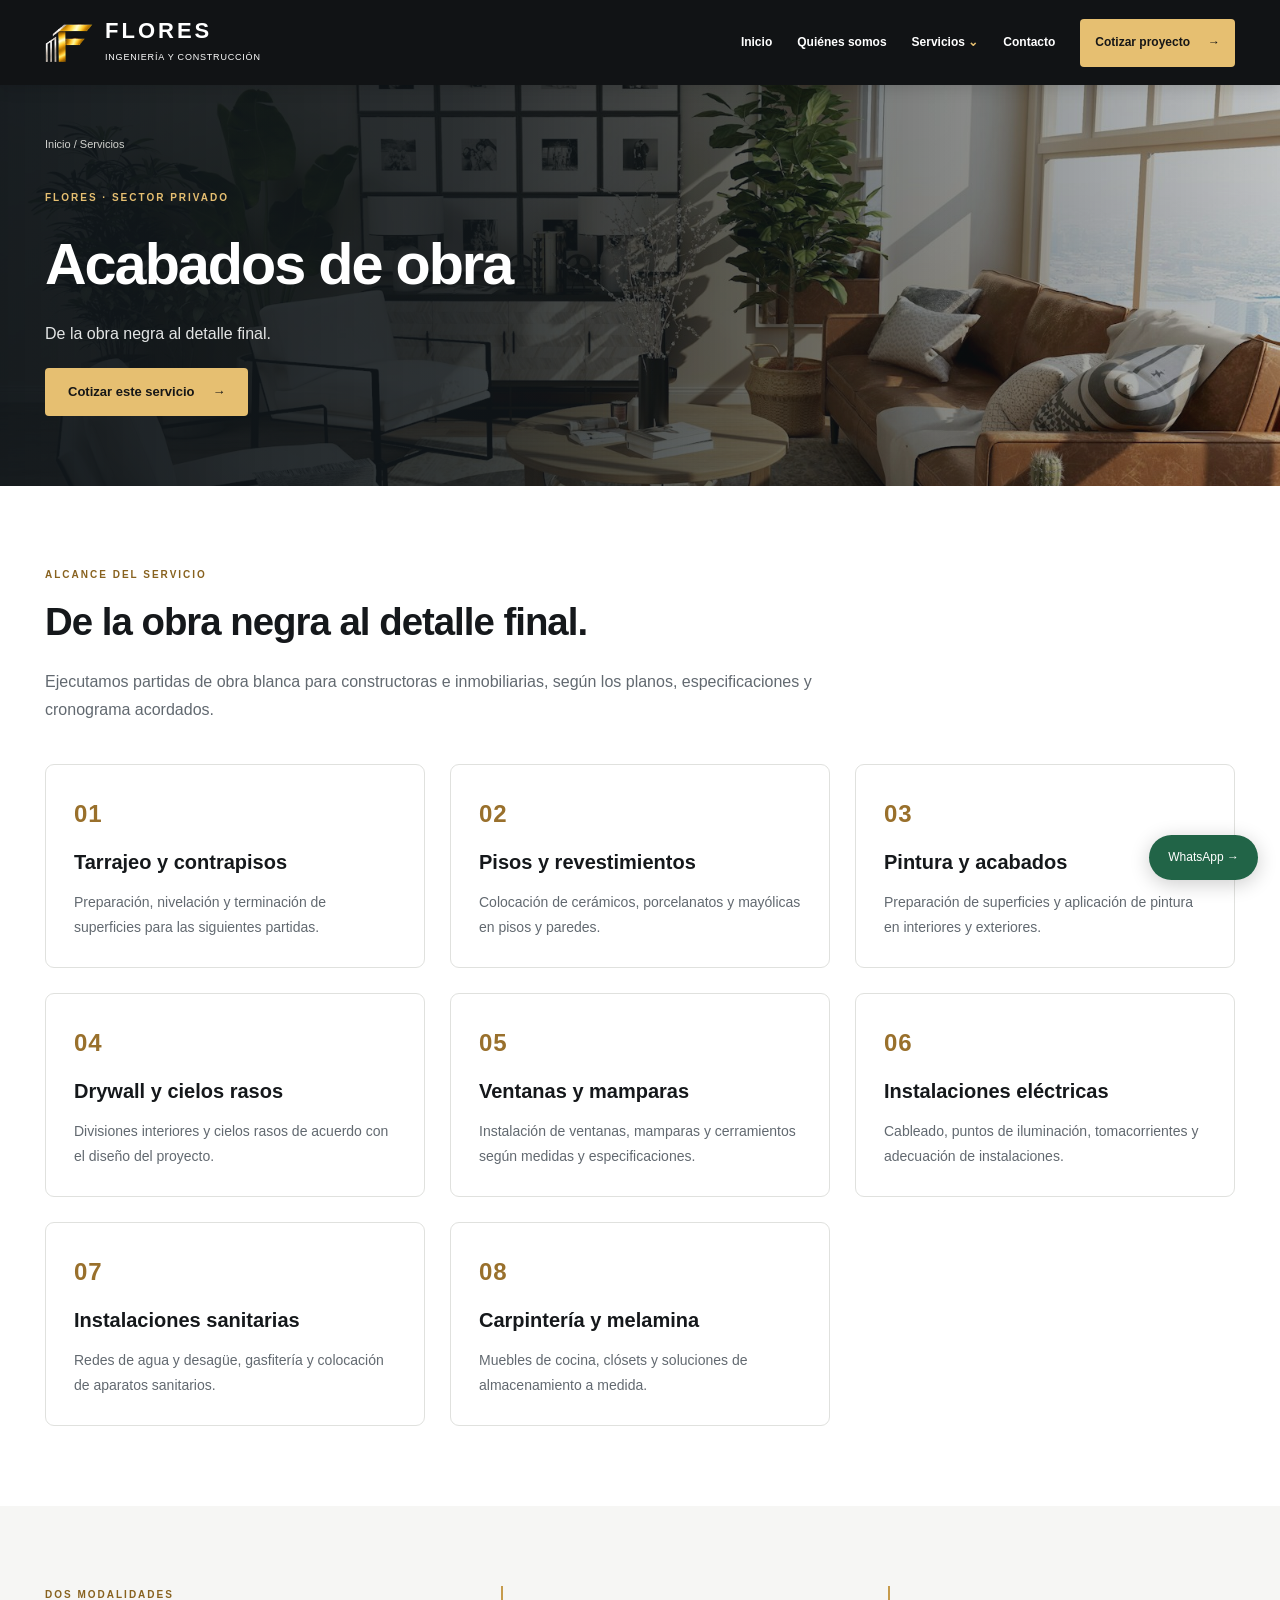
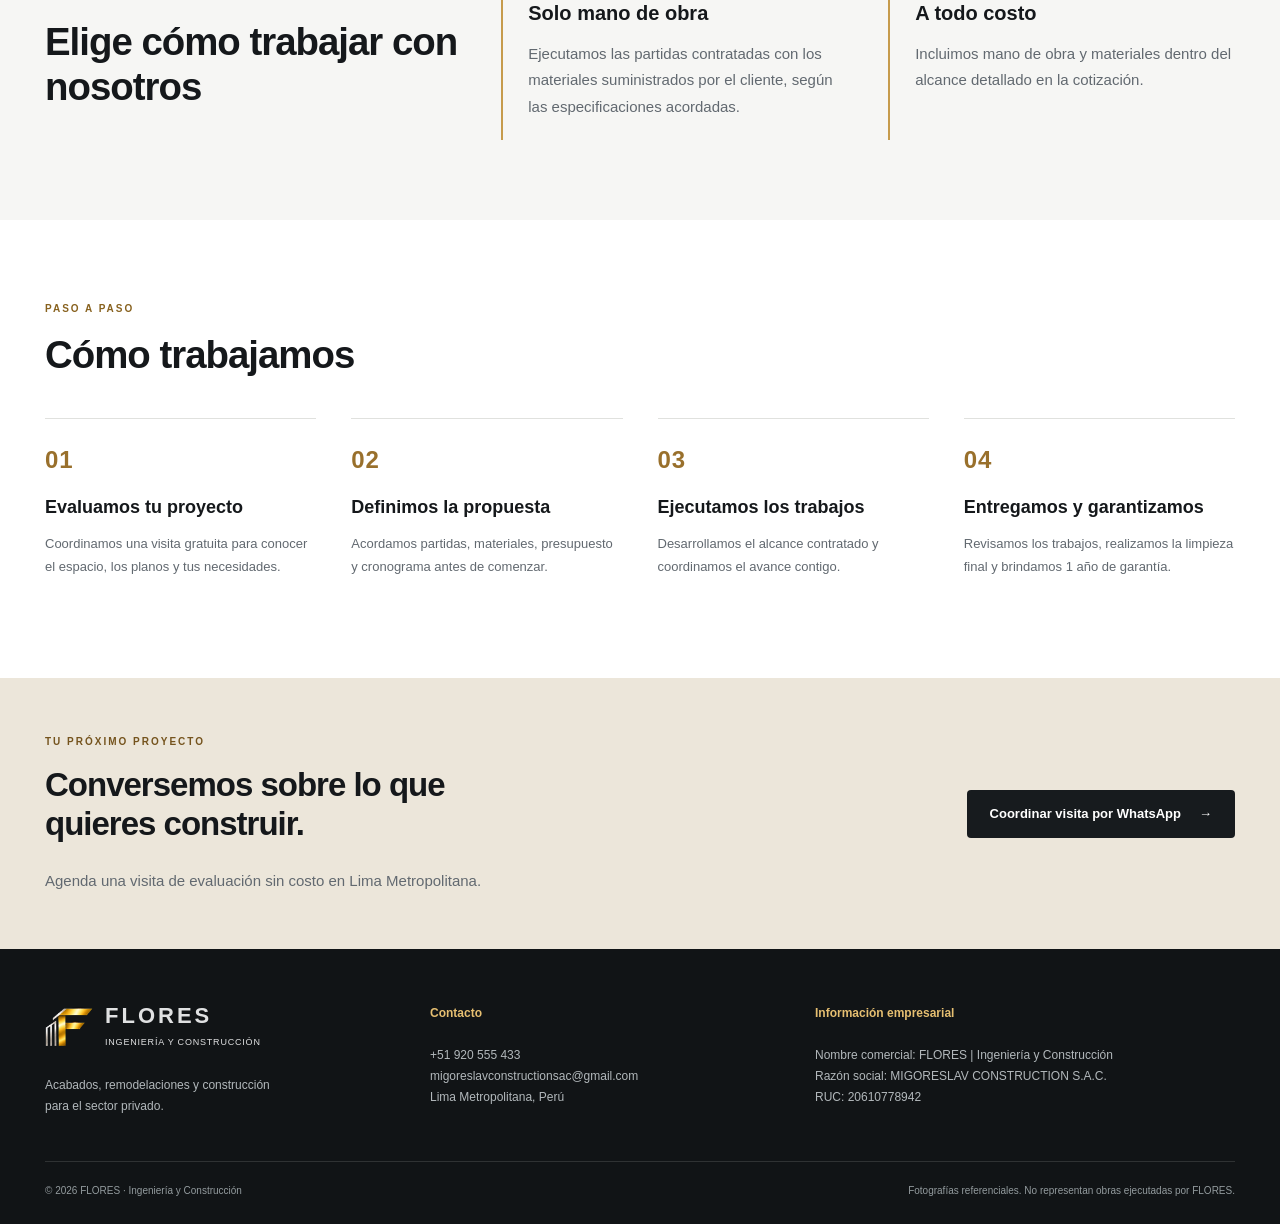
==== acabados.html @ 744d258e "Add files via upload" ====
<!doctype html><html lang="es"><head><meta charset="utf-8"><meta name="viewport" content="width=device-width, initial-scale=1"><meta name="theme-color" content="#15181b"><title>Acabados de obra | FLORES Ingeniería y Construcción</title><meta name="description" content="Ejecutamos partidas de obra blanca para constructoras e inmobiliarias, según los planos, especificaciones y cronograma acordados."><link rel="icon" href="assets/favicon.png"><link rel="stylesheet" href="styles.css"><script src="script.js" defer></script></head><body><a class="skip" href="#contenido">Saltar al contenido</a><header><div class="wrap nav"><a class="brand" href="index.html" aria-label="FLORES, inicio"><img src="assets/logo-f-isotipo.webp" alt="Isotipo original de FLORES" width="48" height="56"><span><b>FLORES</b><small>INGENIERÍA Y CONSTRUCCIÓN</small></span></a><button class="menu" aria-expanded="false" aria-controls="nav" aria-label="Abrir menú">☰</button><nav id="nav" aria-label="Navegación principal"><a href="index.html" >Inicio</a><a href="index.html#nosotros">Quiénes somos</a><details><summary>Servicios</summary><div class="dropdown"><a href="acabados.html">Acabados de obra</a><a href="remodelaciones.html">Remodelaciones</a><a href="construccion.html">Construcción y ampliaciones</a><a href="diseno.html">Diseño y planos</a></div></details><a href="contacto.html" >Contacto</a><a class="btn gold small" href="https://wa.me/51920555433?text=Hola%2C%20quisiera%20coordinar%20una%20visita%20gratuita%20para%20mi%20proyecto." target="_blank" rel="noopener noreferrer">Cotizar proyecto <span aria-hidden="true">→</span></a></nav></div></header><main id="contenido"><section class="hero subhero" style="--photo:url(assets/interior.jpg)"><div class="wrap hero-inner"><a class="breadcrumb" href="index.html">Inicio / Servicios</a><span class="eyebrow">FLORES · SECTOR PRIVADO</span><h1>Acabados de obra</h1><p>De la obra negra al detalle final.</p><a class="btn gold" href="https://wa.me/51920555433?text=Hola%2C%20me%20interesa%20el%20servicio%20de%20acabados%20de%20obra.%20Quisiera%20coordinar%20una%20visita%20gratuita." target="_blank" rel="noopener noreferrer">Cotizar este servicio <span aria-hidden="true">→</span></a></div></section><section class="section"><div class="wrap"><span class="eyebrow dark">ALCANCE DEL SERVICIO</span><h2>De la obra negra al detalle final.</h2><p class="intro">Ejecutamos partidas de obra blanca para constructoras e inmobiliarias, según los planos, especificaciones y cronograma acordados.</p><div class="parts"><article><span class="number">01</span><h3>Tarrajeo y contrapisos</h3><p>Preparación, nivelación y terminación de superficies para las siguientes partidas.</p></article><article><span class="number">02</span><h3>Pisos y revestimientos</h3><p>Colocación de cerámicos, porcelanatos y mayólicas en pisos y paredes.</p></article><article><span class="number">03</span><h3>Pintura y acabados</h3><p>Preparación de superficies y aplicación de pintura en interiores y exteriores.</p></article><article><span class="number">04</span><h3>Drywall y cielos rasos</h3><p>Divisiones interiores y cielos rasos de acuerdo con el diseño del proyecto.</p></article><article><span class="number">05</span><h3>Ventanas y mamparas</h3><p>Instalación de ventanas, mamparas y cerramientos según medidas y especificaciones.</p></article><article><span class="number">06</span><h3>Instalaciones eléctricas</h3><p>Cableado, puntos de iluminación, tomacorrientes y adecuación de instalaciones.</p></article><article><span class="number">07</span><h3>Instalaciones sanitarias</h3><p>Redes de agua y desagüe, gasfitería y colocación de aparatos sanitarios.</p></article><article><span class="number">08</span><h3>Carpintería y melamina</h3><p>Muebles de cocina, clósets y soluciones de almacenamiento a medida.</p></article></div></div></section><section class="soft section"><div class="wrap modes"><div><span class="eyebrow dark">DOS MODALIDADES</span><h2>Elige cómo trabajar con nosotros</h2></div><article><h3>Solo mano de obra</h3><p>Ejecutamos las partidas contratadas con los materiales suministrados por el cliente, según las especificaciones acordadas.</p></article><article><h3>A todo costo</h3><p>Incluimos mano de obra y materiales dentro del alcance detallado en la cotización.</p></article></div></section><section class="section"><div class="wrap"><span class="eyebrow dark">PASO A PASO</span><h2>Cómo trabajamos</h2><div class="steps"><article><span class="number">01</span><h3>Evaluamos tu proyecto</h3><p>Coordinamos una visita gratuita para conocer el espacio, los planos y tus necesidades.</p></article><article><span class="number">02</span><h3>Definimos la propuesta</h3><p>Acordamos partidas, materiales, presupuesto y cronograma antes de comenzar.</p></article><article><span class="number">03</span><h3>Ejecutamos los trabajos</h3><p>Desarrollamos el alcance contratado y coordinamos el avance contigo.</p></article><article><span class="number">04</span><h3>Entregamos y garantizamos</h3><p>Revisamos los trabajos, realizamos la limpieza final y brindamos 1 año de garantía.</p></article></div></div></section><section class="cta"><div class="wrap cta-inner"><div><span class="eyebrow">TU PRÓXIMO PROYECTO</span><h2>Conversemos sobre lo que<br>quieres construir.</h2><p>Agenda una visita de evaluación sin costo en Lima Metropolitana.</p></div><a class="btn gold" href="https://wa.me/51920555433?text=Hola%2C%20quisiera%20coordinar%20una%20visita%20gratuita%20para%20mi%20proyecto." target="_blank" rel="noopener noreferrer">Coordinar visita por WhatsApp <span aria-hidden="true">→</span></a></div></section></main><footer><div class="wrap foot"><div><a class="brand" href="index.html"><img src="assets/logo-f-isotipo.webp" alt="Isotipo original de FLORES" width="48" height="56"><span><b>FLORES</b><small>INGENIERÍA Y CONSTRUCCIÓN</small></span></a><p>Acabados, remodelaciones y construcción<br>para el sector privado.</p></div><div><b>Contacto</b><p><a href="tel:+51920555433">+51 920 555 433</a><br><a class="email" href="mailto:migoreslavconstructionsac@gmail.com">migoreslavconstructionsac@gmail.com</a><br>Lima Metropolitana, Perú</p></div><div><b>Información empresarial</b><p>Nombre comercial: FLORES | Ingeniería y Construcción<br>Razón social: MIGORESLAV CONSTRUCTION S.A.C.<br>RUC: 20610778942</p></div></div><div class="wrap foot-bottom">© 2026 FLORES · Ingeniería y Construcción<span>Fotografías referenciales. No representan obras ejecutadas por FLORES.</span></div></footer><a class="floating" href="https://wa.me/51920555433?text=Hola%2C%20quisiera%20cotizar%20un%20proyecto." target="_blank" rel="noopener noreferrer" aria-label="Consultar por WhatsApp">WhatsApp →</a></body></html>
---- styles.css ----
:root{--ink:#15181b;--gold:#c69b4c;--light:#e6bf71;--muted:#626970;--paper:#f6f6f4;--line:#e0e1de}*{box-sizing:border-box}html{scroll-behavior:smooth;scroll-padding-top:100px}body{margin:0;color:var(--ink);background:white;font:15px/1.75 'Montserrat','Segoe UI',Arial,sans-serif}a{color:inherit;text-decoration:none}img{max-width:100%;display:block}button,input,select,textarea{font:inherit}button,a,input,select,textarea,summary{-webkit-tap-highlight-color:transparent}a:focus-visible,button:focus-visible,summary:focus-visible,input:focus-visible,select:focus-visible,textarea:focus-visible{outline:3px solid var(--gold);outline-offset:4px}button,summary{cursor:pointer}.wrap{width:min(1190px,calc(100% - 56px));margin:auto}.skip{position:absolute;left:-9999px;z-index:100;background:#fff;padding:12px}.skip:focus{left:12px}header{position:sticky;top:0;z-index:30;background:#111315;color:white;box-shadow:0 3px 15px #0002}.nav{display:flex;align-items:center;justify-content:space-between;min-height:85px;gap:25px}.brand{display:flex;align-items:center;gap:12px;flex-shrink:0}.brand img{object-fit:contain}.brand b{display:block;font-size:22px;line-height:1.1;letter-spacing:3px}.brand small{display:block;font-size:9px;letter-spacing:.8px;margin-top:7px}nav{display:flex;align-items:center;gap:25px;font-size:12px;font-weight:650}nav>a:hover,nav>a[aria-current],nav summary:hover{color:var(--light)}nav details{position:relative}nav summary{list-style:none}nav summary::after{content:' ⌄';color:var(--light)}.dropdown{position:absolute;top:35px;left:-20px;background:#202428;min-width:250px;border-top:2px solid var(--gold);box-shadow:0 12px 30px #0004;padding:12px}.dropdown a{display:block;padding:10px}.dropdown a:hover{background:#ffffff0d;color:var(--light)}.menu{display:none;background:none;color:white;border:1px solid #777;border-radius:4px;font-size:25px;width:44px;height:44px}.btn{display:inline-flex;align-items:center;justify-content:center;gap:18px;padding:15px 23px;border-radius:4px;font-size:13px;font-weight:700;border:0;line-height:1.4;min-height:48px;transition:background .2s,transform .2s}.btn:hover{transform:translateY(-2px)}.gold{background:var(--light);color:#171717}.gold:hover{background:#f1cb86}.small{padding:11px 15px;font-size:12px}.outline{border:1px solid #d8bc8b;color:white;background:#15181b55}.hero{position:relative;background:#171a1c;color:white;isolation:isolate}.hero:before{content:'';position:absolute;inset:0;z-index:-1;background-image:linear-gradient(90deg,#11171bf5 0%,#11171bd9 36%,#11171b40 100%),var(--photo);background-size:cover;background-position:center}.hero-inner{padding:64px 0 36px}.eyebrow{display:block;color:var(--light);font-size:10px;letter-spacing:2px;font-weight:800;text-transform:uppercase}.eyebrow.dark{color:#88621f}.hero-brand{font-size:28px;font-weight:800;letter-spacing:5px;margin-top:30px;line-height:1.2}.hero-brand small{display:block;font-size:9px;letter-spacing:2px;margin-top:7px}.hero h1{font-size:clamp(36px,4.5vw,61px);line-height:1.1;letter-spacing:-2px;max-width:830px;margin:26px 0 24px}.hero h1 em{font-style:normal;color:var(--light)}.hero p{max-width:600px;color:#e3e5e5;font-size:16px}.actions{display:flex;flex-wrap:wrap;gap:12px;margin-top:30px}.hero-tags{display:grid;grid-template-columns:repeat(4,1fr);gap:20px;margin-top:65px;border-top:1px solid #ffffff42;padding-top:25px}.hero-tags a{display:flex;align-items:center;gap:14px;font-size:12px;line-height:1.4}.hero-tags a:hover{color:var(--light)}.hero-tags span{color:var(--light);font-size:19px}.hero-tags b{margin-left:auto;color:var(--light)}.trust{background:#efeee9;border-bottom:1px solid var(--line)}.trust>.wrap{display:flex;justify-content:space-between;gap:15px;padding-block:18px;font-size:12px;font-weight:600}.section{padding:80px 0}.soft{background:var(--paper)}h2{font-size:clamp(28px,3vw,39px);line-height:1.18;letter-spacing:-1px;margin:15px 0 24px}h3{font-size:20px;line-height:1.35;margin:14px 0}p{color:var(--muted);margin:0 0 20px}.intro{max-width:790px;font-size:16px}.about{display:grid;grid-template-columns:1.5fr 1fr;gap:95px;align-items:center}.about aside{padding:36px;border-left:3px solid var(--gold);background:var(--paper)}.number{font-size:24px;color:#99702c;font-weight:700;letter-spacing:1px}.more{font-size:12px;font-weight:750;color:#805c20}.cards{display:grid;grid-template-columns:repeat(4,minmax(0,1fr));gap:20px;margin-top:38px}.card{display:flex;flex-direction:column;background:#fff;border-radius:12px;overflow:hidden;box-shadow:0 9px 30px #18252c0a;transition:transform .2s}.card:hover{transform:translateY(-5px)}.card img{width:100%;height:200px;object-fit:cover}.card-body{padding:24px;display:flex;flex-direction:column;flex:1}.card-body h3{font-size:20px}.card-body p{font-size:13px;line-height:1.7}.card-body .more{margin-top:auto}.note{font-size:11px;color:#6b7075;margin-top:20px}.dark-section{background:#191e22;color:white}.dark-section p{color:#bec2c4}.audience{display:grid;grid-template-columns:1.1fr 1fr 1fr;gap:55px;align-items:center}.audience article{border-left:1px solid #c69b4c88;padding-left:28px}.steps{display:grid;grid-template-columns:repeat(4,1fr);gap:35px;margin-top:40px}.steps article{border-top:1px solid var(--line);padding-top:20px}.steps h3{font-size:18px}.steps p{font-size:13px}.cta{background:#ece6da;padding:55px 0}.cta-inner{display:flex;justify-content:space-between;align-items:center;gap:40px}.cta .eyebrow{color:#75541e}.cta h2{font-size:33px}.cta p{margin:0}.cta .btn{background:#171b1e;color:white;flex-shrink:0}footer{background:#111416;color:#e0e1e2;padding:50px 0 24px}footer p{font-size:12px;color:#b2b8bb;margin-top:20px}.foot{display:grid;grid-template-columns:1fr 1fr 1.2fr;gap:35px}.foot>div>b{font-size:12px;color:var(--light)}.foot-bottom{border-top:1px solid #ffffff20;padding-top:20px;margin-top:24px;display:flex;justify-content:space-between;gap:20px;font-size:10px;color:#939b9e}.floating{position:fixed;right:22px;bottom:20px;z-index:25;background:#216447;color:white;padding:12px 19px;border-radius:30px;font-size:12px;box-shadow:0 4px 20px #0003}.subhero .hero-inner{padding:50px 0 70px}.subhero h1{max-width:850px}.breadcrumb{display:block;font-size:11px;color:#d0d1cd;margin-bottom:35px}.parts{display:grid;grid-template-columns:repeat(3,1fr);gap:25px;margin-top:40px}.parts article{padding:28px;border:1px solid var(--line);border-radius:9px}.parts p{font-size:14px;margin:0}.modes{display:grid;grid-template-columns:1.2fr 1fr 1fr;gap:40px}.modes article{padding-left:25px;border-left:2px solid var(--gold)}.contact-top{background:#eeeae2}.contact-top h1{font-size:clamp(36px,4.3vw,57px);line-height:1.12;letter-spacing:-1.5px;margin:20px 0}.contact-grid{display:grid;grid-template-columns:1fr 1fr;gap:80px}.phone{font-size:30px;display:block;margin-bottom:20px;font-weight:700}.contact-grid .btn{margin-bottom:25px}.email{overflow-wrap:anywhere}form{background:var(--paper);border:1px solid var(--line);padding:30px;border-radius:10px}form h3{margin-top:0}form p{font-size:13px}label{display:block;font-size:12px;font-weight:700;margin:13px 0 6px}input,select,textarea{width:100%;border:1px solid #c8cbca;padding:11px;border-radius:4px;background:white;color:#15181b}textarea{resize:vertical}form .btn{margin:20px 0 0!important}form .note{margin-bottom:0}.faq{max-width:850px}.faq details{border-bottom:1px solid #cfd1ce;padding:20px 0}.faq summary{font-weight:650}.faq p{margin:15px 0 0}.contact-body{padding-top:60px}
@media(min-width:1600px){.hero-inner{padding-top:95px}.hero-tags{margin-top:80px}}@media(max-width:1050px){nav{gap:15px}.cards{grid-template-columns:repeat(2,1fr)}.card img{height:240px}.about{gap:45px}.foot{grid-template-columns:1fr 1fr}.foot>div:last-child{grid-column:1/-1}.audience{gap:25px}.brand b{font-size:20px}.brand small{font-size:8px}.contact-grid{gap:35px}}@media(max-width:800px){.menu{display:block}nav{display:none;position:absolute;top:85px;left:0;right:0;background:#171b1e;padding:20px 28px;max-height:calc(100dvh - 85px);overflow:auto}nav.open{display:flex;flex-direction:column;align-items:stretch;gap:8px}nav>a,nav summary{padding:10px}nav .dropdown{position:static;box-shadow:none;margin-top:10px}.hero-tags{grid-template-columns:1fr 1fr}.trust>.wrap{display:grid;grid-template-columns:1fr 1fr}.about,.audience,.modes{grid-template-columns:1fr;gap:30px}.about aside{max-width:600px}.steps,.parts{grid-template-columns:1fr 1fr}.cta-inner{align-items:flex-start;flex-direction:column;gap:20px}.contact-grid{grid-template-columns:1fr}.hero h1{letter-spacing:-1px}.hero:before{background-image:linear-gradient(90deg,#11171bec,#11171b88),var(--photo)}}@media(max-width:500px){.wrap{width:calc(100% - 36px)}.section{padding:55px 0}.hero-inner{padding-top:42px}.hero-brand{font-size:24px}.hero h1{font-size:38px}.hero-tags{gap:22px 17px;margin-top:40px}.hero-tags a{font-size:11px}.hero-tags span{font-size:17px}.hero-tags b{display:none}.cards,.parts,.steps,.foot{grid-template-columns:1fr}.card img{height:220px}.steps{gap:20px}.steps article{padding-top:15px}.foot>div:last-child{grid-column:auto}.foot-bottom{flex-direction:column;padding-bottom:45px}.about aside{padding:25px}.cta h2{font-size:29px}form{padding:22px}.trust>.wrap{font-size:10px;gap:10px}.floating{right:12px;bottom:12px}.subhero h1{font-size:36px}.contact-top h1{font-size:37px}.phone{font-size:27px}}
@media(prefers-reduced-motion:reduce){html{scroll-behavior:auto}*{transition:none!important}}
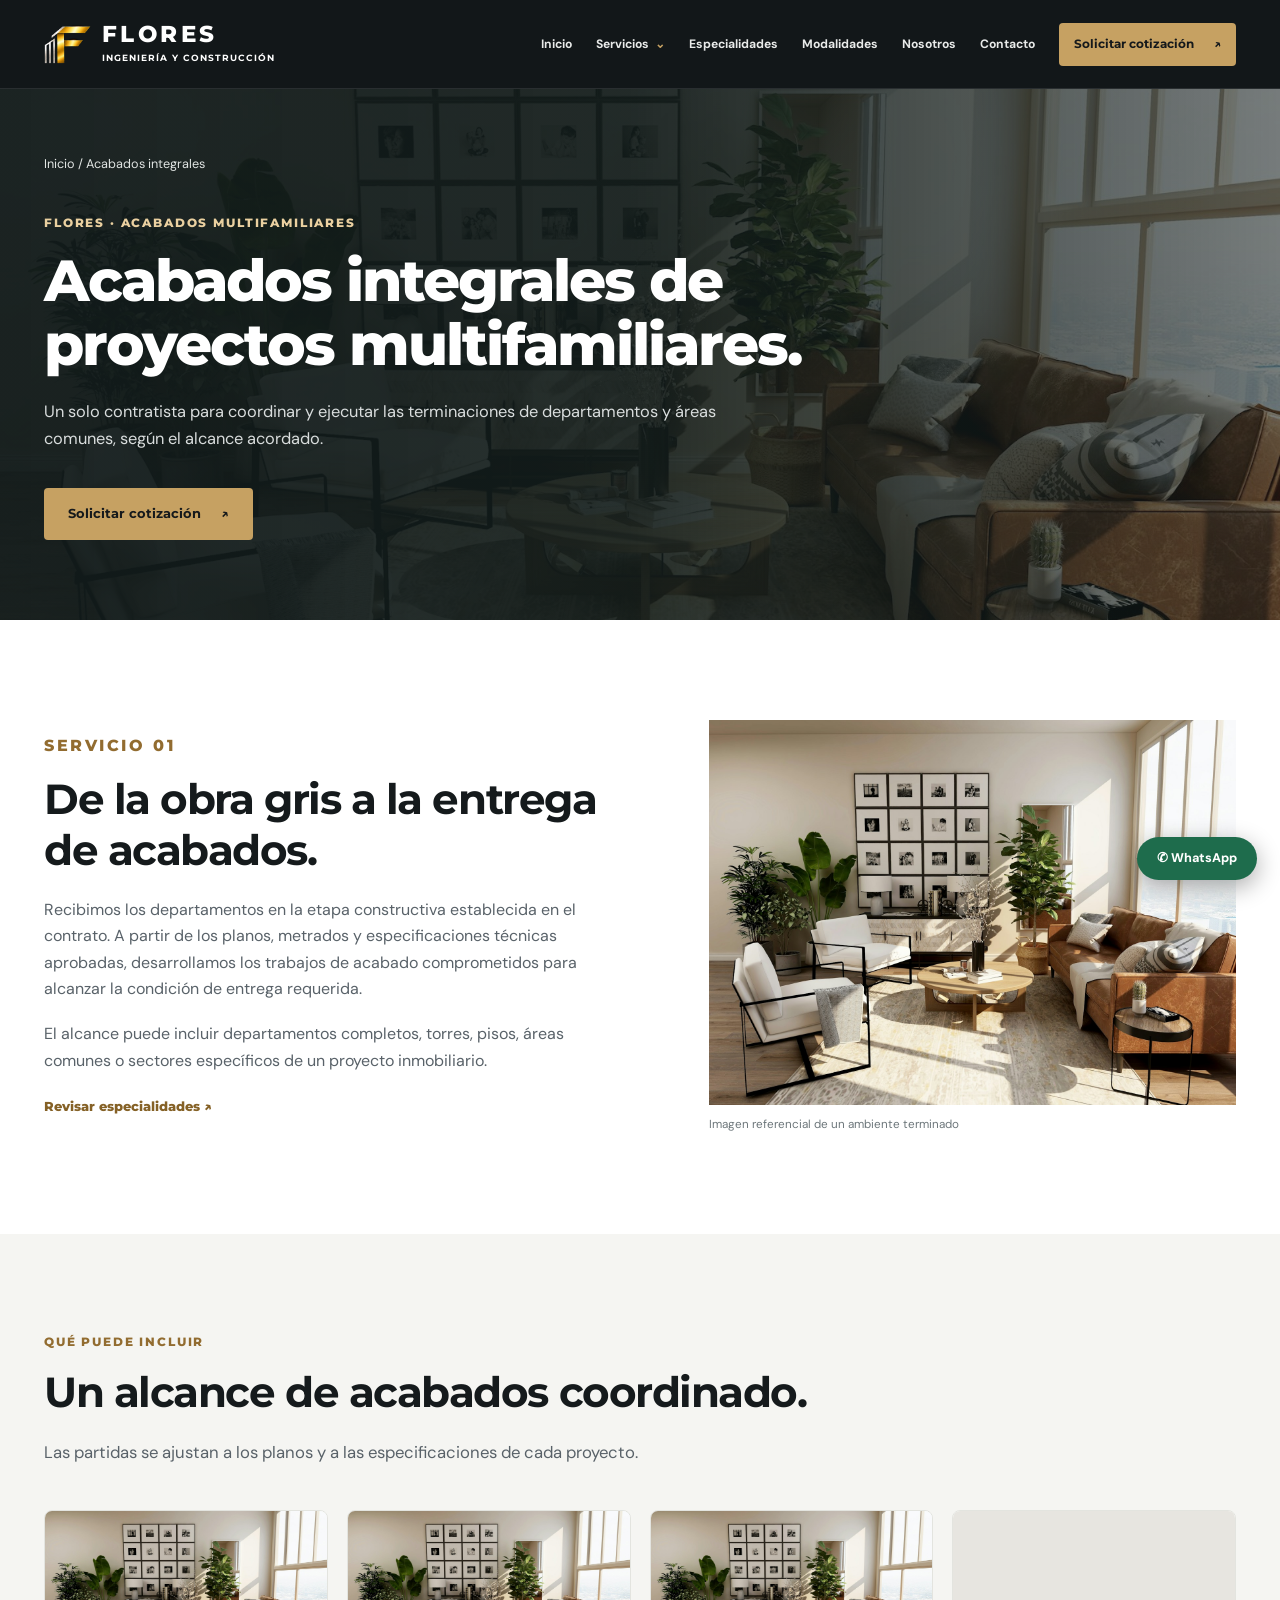
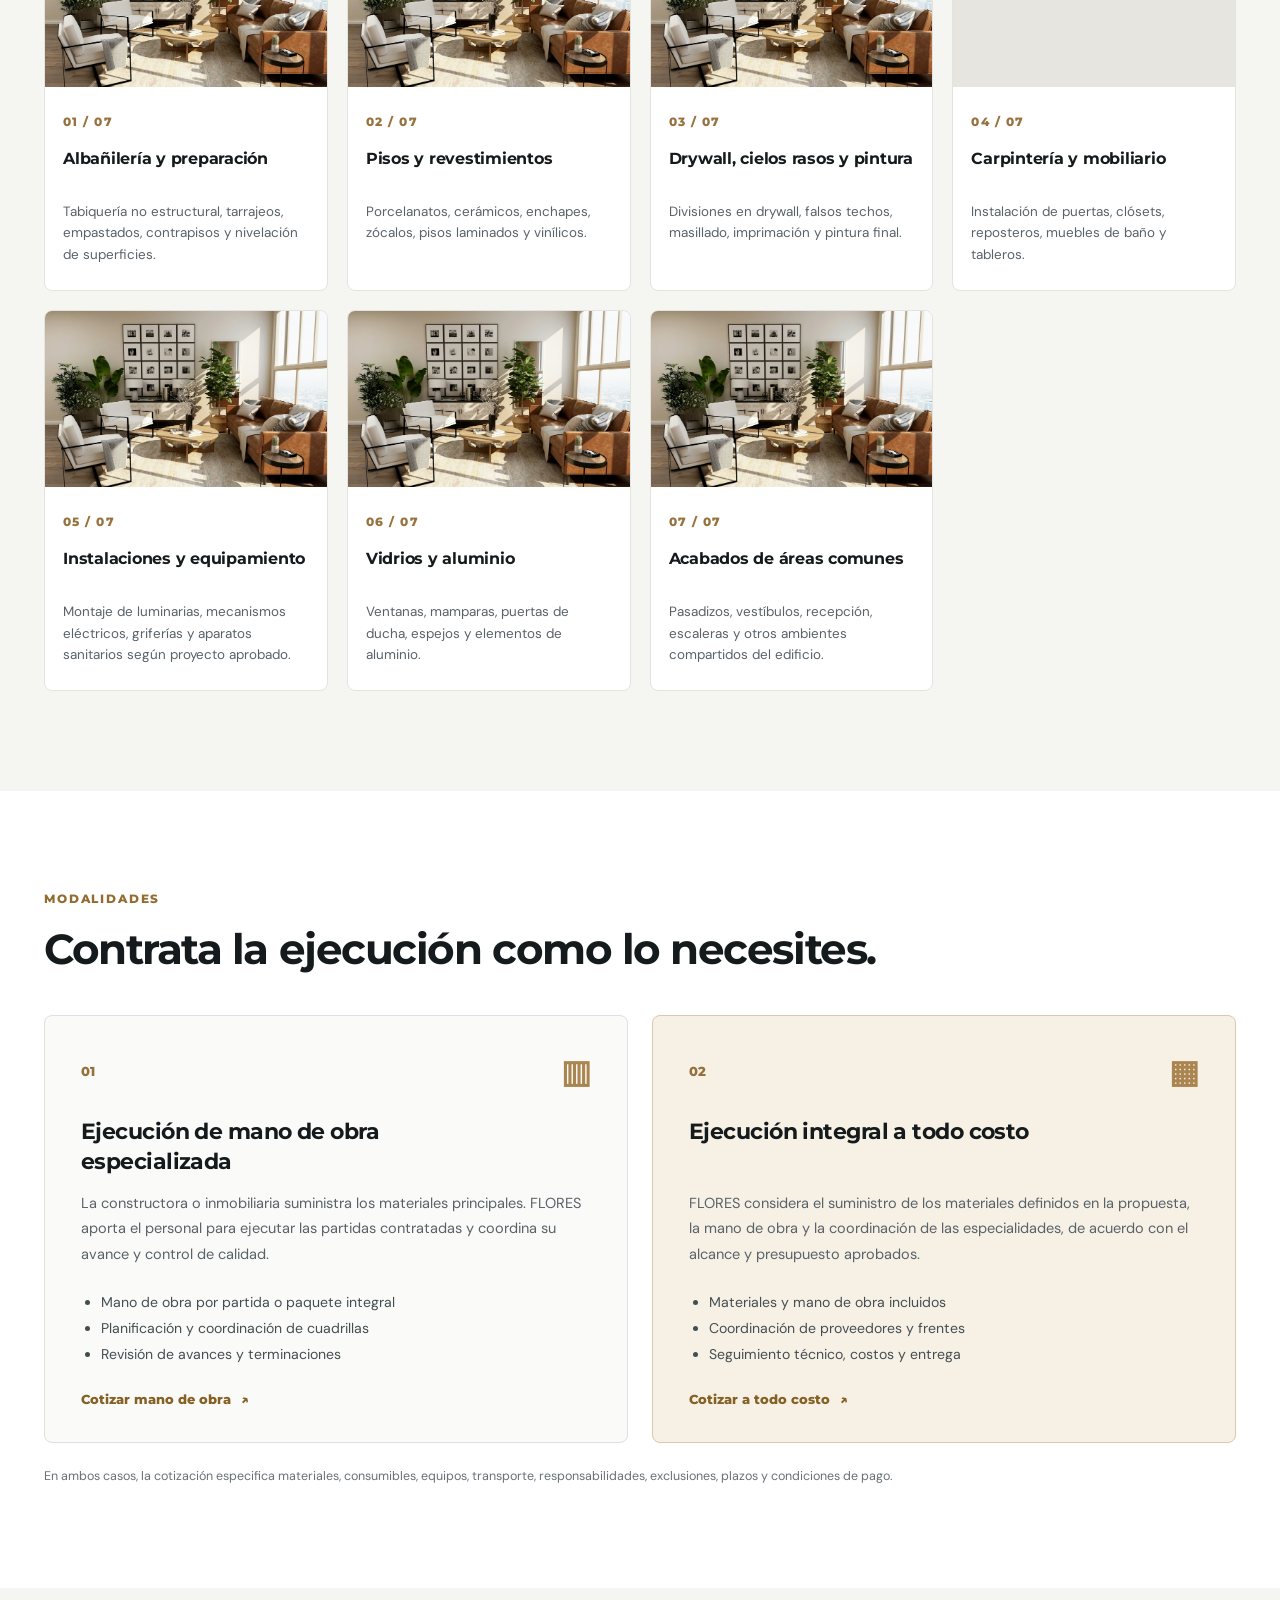
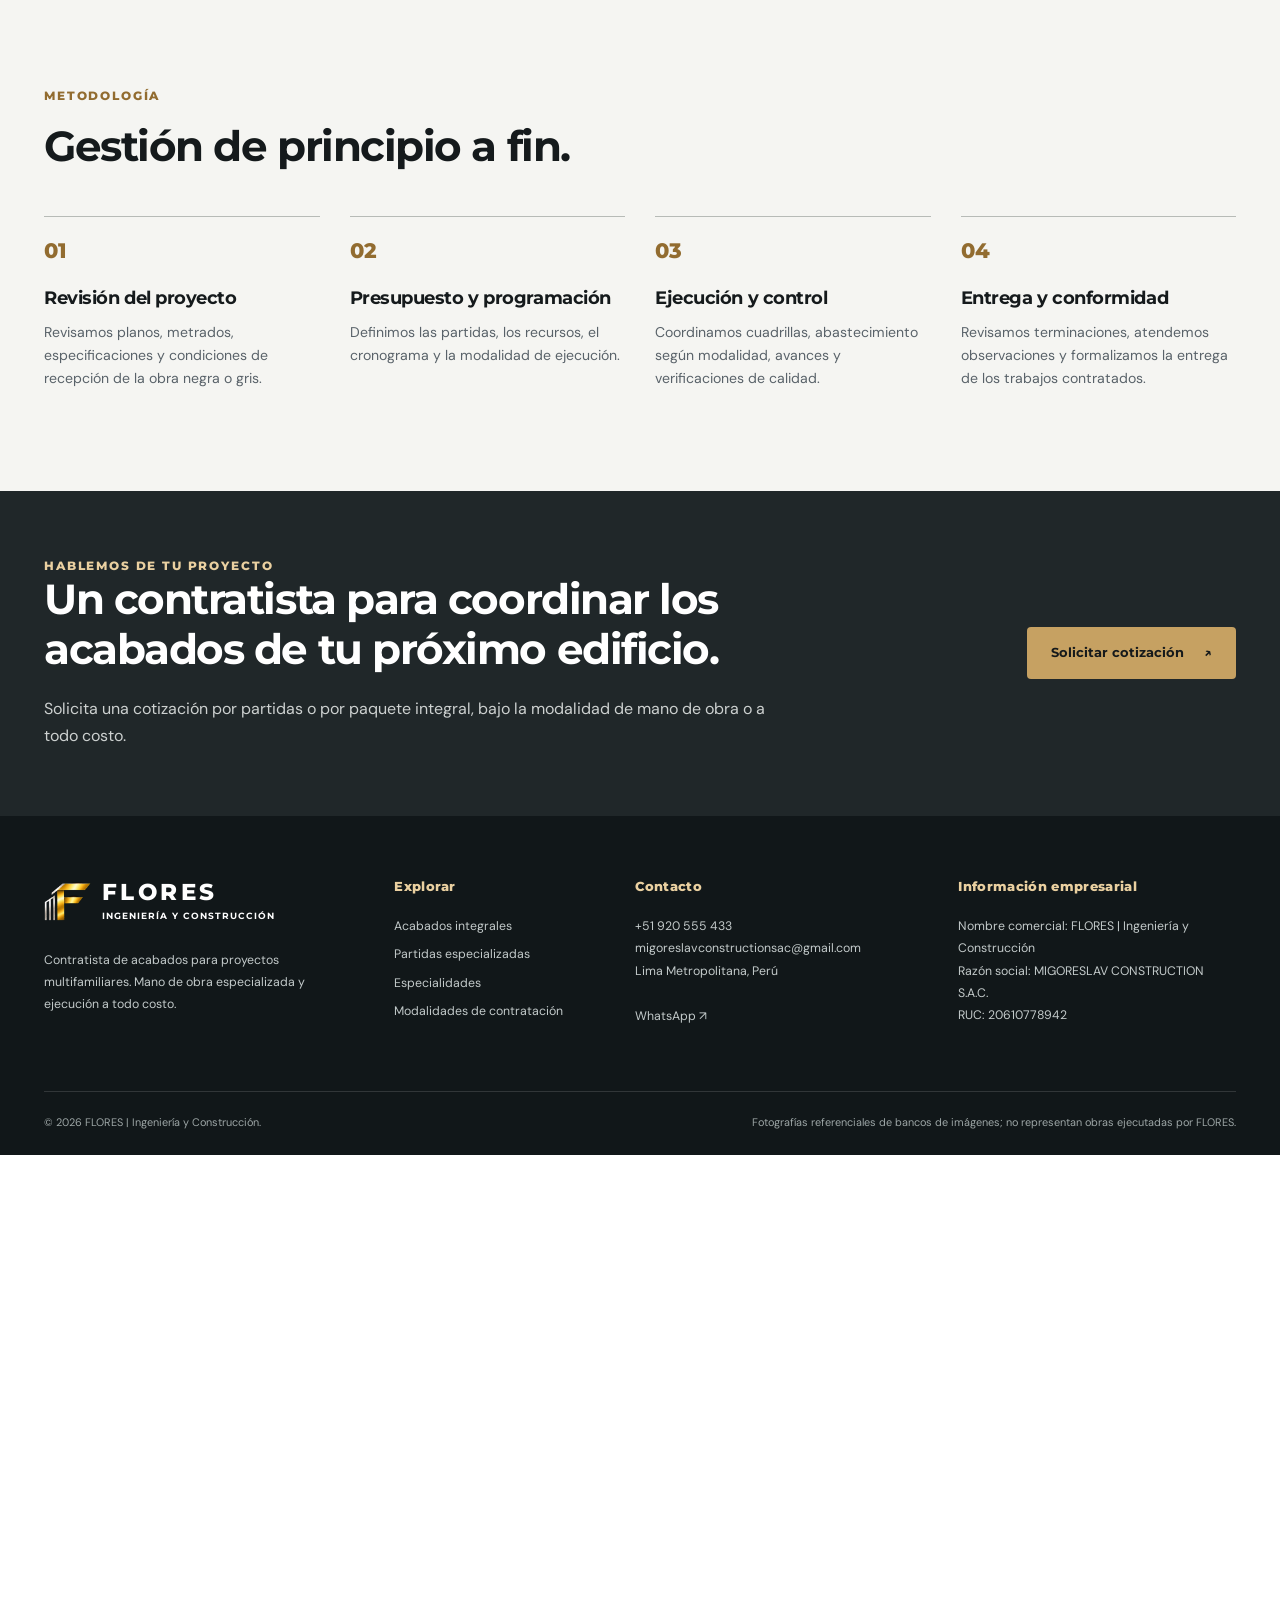
==== commit 1cd34be7: "Add files via upload" ====
--- a/acabados.html
+++ b/acabados.html
@@ -1 +1 @@
-<!doctype html><html lang="es"><head><meta charset="utf-8"><meta name="viewport" content="width=device-width, initial-scale=1"><meta name="theme-color" content="#15181b"><title>Acabados de obra | FLORES Ingeniería y Construcción</title><meta name="description" content="Ejecutamos partidas de obra blanca para constructoras e inmobiliarias, según los planos, especificaciones y cronograma acordados."><link rel="icon" href="assets/favicon.png"><link rel="stylesheet" href="styles.css"><script src="script.js" defer></script></head><body><a class="skip" href="#contenido">Saltar al contenido</a><header><div class="wrap nav"><a class="brand" href="index.html" aria-label="FLORES, inicio"><img src="assets/logo-f-isotipo.webp" alt="Isotipo original de FLORES" width="48" height="56"><span><b>FLORES</b><small>INGENIERÍA Y CONSTRUCCIÓN</small></span></a><button class="menu" aria-expanded="false" aria-controls="nav" aria-label="Abrir menú">☰</button><nav id="nav" aria-label="Navegación principal"><a href="index.html" >Inicio</a><a href="index.html#nosotros">Quiénes somos</a><details><summary>Servicios</summary><div class="dropdown"><a href="acabados.html">Acabados de obra</a><a href="remodelaciones.html">Remodelaciones</a><a href="construccion.html">Construcción y ampliaciones</a><a href="diseno.html">Diseño y planos</a></div></details><a href="contacto.html" >Contacto</a><a class="btn gold small" href="https://wa.me/51920555433?text=Hola%2C%20quisiera%20coordinar%20una%20visita%20gratuita%20para%20mi%20proyecto." target="_blank" rel="noopener noreferrer">Cotizar proyecto <span aria-hidden="true">→</span></a></nav></div></header><main id="contenido"><section class="hero subhero" style="--photo:url(assets/interior.jpg)"><div class="wrap hero-inner"><a class="breadcrumb" href="index.html">Inicio / Servicios</a><span class="eyebrow">FLORES · SECTOR PRIVADO</span><h1>Acabados de obra</h1><p>De la obra negra al detalle final.</p><a class="btn gold" href="https://wa.me/51920555433?text=Hola%2C%20me%20interesa%20el%20servicio%20de%20acabados%20de%20obra.%20Quisiera%20coordinar%20una%20visita%20gratuita." target="_blank" rel="noopener noreferrer">Cotizar este servicio <span aria-hidden="true">→</span></a></div></section><section class="section"><div class="wrap"><span class="eyebrow dark">ALCANCE DEL SERVICIO</span><h2>De la obra negra al detalle final.</h2><p class="intro">Ejecutamos partidas de obra blanca para constructoras e inmobiliarias, según los planos, especificaciones y cronograma acordados.</p><div class="parts"><article><span class="number">01</span><h3>Tarrajeo y contrapisos</h3><p>Preparación, nivelación y terminación de superficies para las siguientes partidas.</p></article><article><span class="number">02</span><h3>Pisos y revestimientos</h3><p>Colocación de cerámicos, porcelanatos y mayólicas en pisos y paredes.</p></article><article><span class="number">03</span><h3>Pintura y acabados</h3><p>Preparación de superficies y aplicación de pintura en interiores y exteriores.</p></article><article><span class="number">04</span><h3>Drywall y cielos rasos</h3><p>Divisiones interiores y cielos rasos de acuerdo con el diseño del proyecto.</p></article><article><span class="number">05</span><h3>Ventanas y mamparas</h3><p>Instalación de ventanas, mamparas y cerramientos según medidas y especificaciones.</p></article><article><span class="number">06</span><h3>Instalaciones eléctricas</h3><p>Cableado, puntos de iluminación, tomacorrientes y adecuación de instalaciones.</p></article><article><span class="number">07</span><h3>Instalaciones sanitarias</h3><p>Redes de agua y desagüe, gasfitería y colocación de aparatos sanitarios.</p></article><article><span class="number">08</span><h3>Carpintería y melamina</h3><p>Muebles de cocina, clósets y soluciones de almacenamiento a medida.</p></article></div></div></section><section class="soft section"><div class="wrap modes"><div><span class="eyebrow dark">DOS MODALIDADES</span><h2>Elige cómo trabajar con nosotros</h2></div><article><h3>Solo mano de obra</h3><p>Ejecutamos las partidas contratadas con los materiales suministrados por el cliente, según las especificaciones acordadas.</p></article><article><h3>A todo costo</h3><p>Incluimos mano de obra y materiales dentro del alcance detallado en la cotización.</p></article></div></section><section class="section"><div class="wrap"><span class="eyebrow dark">PASO A PASO</span><h2>Cómo trabajamos</h2><div class="steps"><article><span class="number">01</span><h3>Evaluamos tu proyecto</h3><p>Coordinamos una visita gratuita para conocer el espacio, los planos y tus necesidades.</p></article><article><span class="number">02</span><h3>Definimos la propuesta</h3><p>Acordamos partidas, materiales, presupuesto y cronograma antes de comenzar.</p></article><article><span class="number">03</span><h3>Ejecutamos los trabajos</h3><p>Desarrollamos el alcance contratado y coordinamos el avance contigo.</p></article><article><span class="number">04</span><h3>Entregamos y garantizamos</h3><p>Revisamos los trabajos, realizamos la limpieza final y brindamos 1 año de garantía.</p></article></div></div></section><section class="cta"><div class="wrap cta-inner"><div><span class="eyebrow">TU PRÓXIMO PROYECTO</span><h2>Conversemos sobre lo que<br>quieres construir.</h2><p>Agenda una visita de evaluación sin costo en Lima Metropolitana.</p></div><a class="btn gold" href="https://wa.me/51920555433?text=Hola%2C%20quisiera%20coordinar%20una%20visita%20gratuita%20para%20mi%20proyecto." target="_blank" rel="noopener noreferrer">Coordinar visita por WhatsApp <span aria-hidden="true">→</span></a></div></section></main><footer><div class="wrap foot"><div><a class="brand" href="index.html"><img src="assets/logo-f-isotipo.webp" alt="Isotipo original de FLORES" width="48" height="56"><span><b>FLORES</b><small>INGENIERÍA Y CONSTRUCCIÓN</small></span></a><p>Acabados, remodelaciones y construcción<br>para el sector privado.</p></div><div><b>Contacto</b><p><a href="tel:+51920555433">+51 920 555 433</a><br><a class="email" href="mailto:migoreslavconstructionsac@gmail.com">migoreslavconstructionsac@gmail.com</a><br>Lima Metropolitana, Perú</p></div><div><b>Información empresarial</b><p>Nombre comercial: FLORES | Ingeniería y Construcción<br>Razón social: MIGORESLAV CONSTRUCTION S.A.C.<br>RUC: 20610778942</p></div></div><div class="wrap foot-bottom">© 2026 FLORES · Ingeniería y Construcción<span>Fotografías referenciales. No representan obras ejecutadas por FLORES.</span></div></footer><a class="floating" href="https://wa.me/51920555433?text=Hola%2C%20quisiera%20cotizar%20un%20proyecto." target="_blank" rel="noopener noreferrer" aria-label="Consultar por WhatsApp">WhatsApp →</a></body></html>+<!doctype html><html lang="es"><head><meta charset="utf-8"><meta name="viewport" content="width=device-width,initial-scale=1"><meta http-equiv="refresh" content="0; url=integrales.html"><meta name="robots" content="noindex"><title>Redirigiendo a Acabados integrales | FLORES</title><link rel="canonical" href="https://migoreslavconstructionsac-lab.github.io/flores-sector-privado/integrales.html"></head><body style="font:16px Arial,sans-serif;padding:42px;background:#f6f5f2;color:#16191a"><p>La información de FLORES se ha actualizado.</p><p>Si no se redirige automáticamente, <a href="integrales.html">entra a Acabados integrales</a>.</p></body></html>
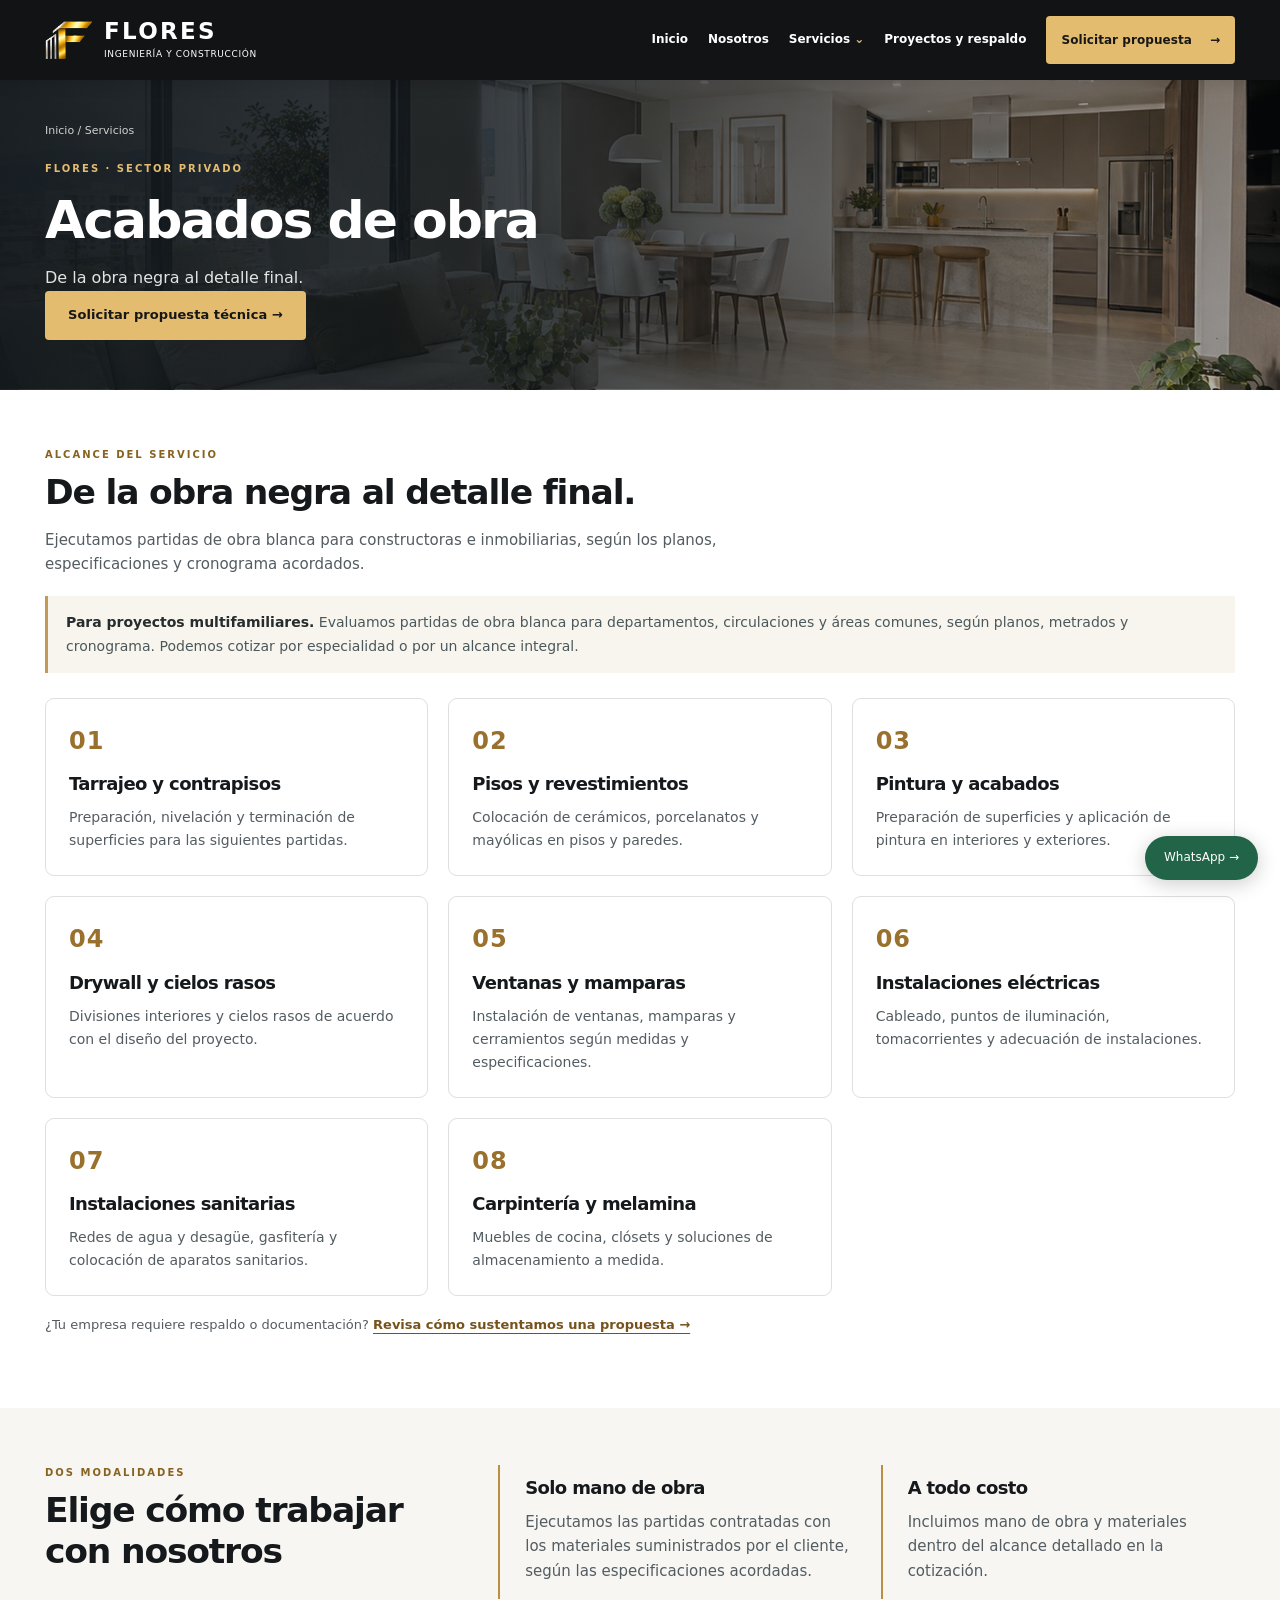
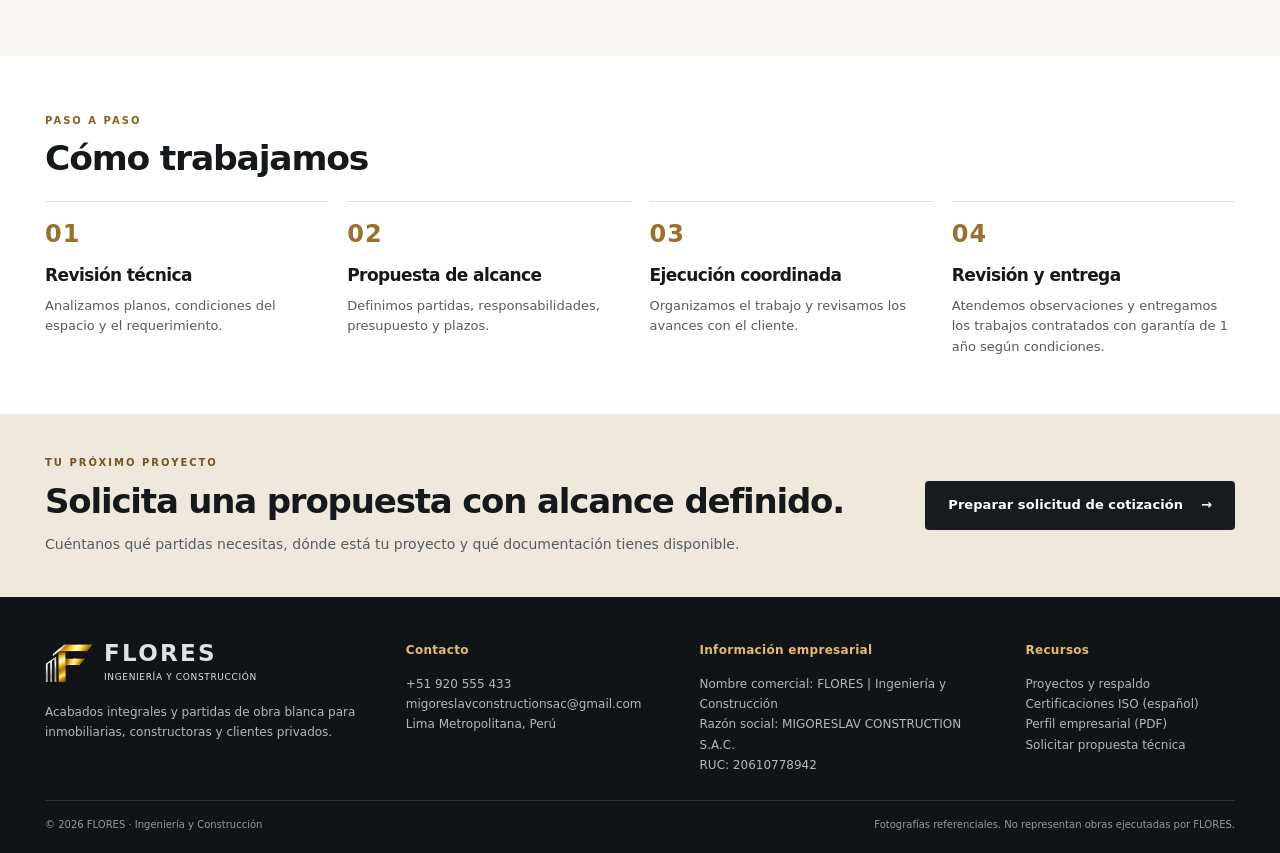
==== commit b32d975e: "Add files via upload" ====
--- a/acabados.html
+++ b/acabados.html
@@ -1 +1,15 @@
-<!doctype html><html lang="es"><head><meta charset="utf-8"><meta name="viewport" content="width=device-width,initial-scale=1"><meta http-equiv="refresh" content="0; url=integrales.html"><meta name="robots" content="noindex"><title>Redirigiendo a Acabados integrales | FLORES</title><link rel="canonical" href="https://migoreslavconstructionsac-lab.github.io/flores-sector-privado/integrales.html"></head><body style="font:16px Arial,sans-serif;padding:42px;background:#f6f5f2;color:#16191a"><p>La información de FLORES se ha actualizado.</p><p>Si no se redirige automáticamente, <a href="integrales.html">entra a Acabados integrales</a>.</p></body></html>+<!DOCTYPE html>
+
+<html lang="es"><head><meta charset="utf-8"/><meta content="width=device-width, initial-scale=1" name="viewport"/><meta content="#15181b" name="theme-color"/><title>Acabados de obra | FLORES Ingeniería y Construcción</title><meta content="Acabados integrales y partidas de obra blanca para constructoras e inmobiliarias en Lima: pisos, pintura, drywall, instalaciones, carpintería y más." name="description"/><link href="assets/favicon.png" rel="icon"/><link href="styles.css?v=20261121-certificaciones" rel="stylesheet"/><script defer="" src="script.js"></script><meta content="website" property="og:type"/><meta content="FLORES | Ingeniería y Construcción" property="og:site_name"/><meta content="index,follow" name="robots"/></head><body><a class="skip" href="#contenido">Saltar al contenido</a><header><div class="wrap nav"><a aria-label="FLORES, inicio" class="brand" href="index.html"><img alt="Isotipo original de FLORES" height="56" src="assets/logo-f-isotipo.webp" width="48"/><span><b>FLORES</b><small>INGENIERÍA Y CONSTRUCCIÓN</small></span></a><button aria-controls="nav" aria-expanded="false" aria-label="Abrir menú" class="menu">☰</button><nav aria-label="Navegación principal" id="nav">
+<a href="index.html">Inicio</a>
+<a href="index.html#nosotros">Nosotros</a>
+<details class="nav-services"><summary>Servicios</summary><div class="dropdown">
+<a href="acabados.html">Acabados integrales</a>
+<a href="acabados.html#partidas">Partidas especializadas</a>
+<a href="construccion.html">Construcción y ampliaciones</a>
+<a href="diseno.html">Diseño y planos</a>
+<a href="remodelaciones.html">Remodelaciones</a>
+</div></details>
+<a href="proyectos.html">Proyectos y respaldo</a>
+<a class="btn gold small" href="contacto.html">Solicitar propuesta <span aria-hidden="true">→</span></a>
+</nav></div></header><main id="contenido"><section class="hero subhero" style="--photo:url(assets/interior.jpg)"><div class="wrap hero-inner"><a class="breadcrumb" href="index.html">Inicio / Servicios</a><span class="eyebrow">FLORES · SECTOR PRIVADO</span><h1>Acabados de obra</h1><p>De la obra negra al detalle final.</p><a class="btn gold" href="contacto.html?servicio=Acabados%20integrales">Solicitar propuesta técnica →</a></div></section><section class="section"><div class="wrap"><span class="eyebrow dark">ALCANCE DEL SERVICIO</span><h2>De la obra negra al detalle final.</h2><p class="intro">Ejecutamos partidas de obra blanca para constructoras e inmobiliarias, según los planos, especificaciones y cronograma acordados.</p><div class="sector-intro"><strong>Para proyectos multifamiliares.</strong> Evaluamos partidas de obra blanca para departamentos, circulaciones y áreas comunes, según planos, metrados y cronograma. Podemos cotizar por especialidad o por un alcance integral.</div><div class="parts" id="partidas"><article><span class="number">01</span><h3>Tarrajeo y contrapisos</h3><p>Preparación, nivelación y terminación de superficies para las siguientes partidas.</p></article><article><span class="number">02</span><h3>Pisos y revestimientos</h3><p>Colocación de cerámicos, porcelanatos y mayólicas en pisos y paredes.</p></article><article><span class="number">03</span><h3>Pintura y acabados</h3><p>Preparación de superficies y aplicación de pintura en interiores y exteriores.</p></article><article><span class="number">04</span><h3>Drywall y cielos rasos</h3><p>Divisiones interiores y cielos rasos de acuerdo con el diseño del proyecto.</p></article><article><span class="number">05</span><h3>Ventanas y mamparas</h3><p>Instalación de ventanas, mamparas y cerramientos según medidas y especificaciones.</p></article><article><span class="number">06</span><h3>Instalaciones eléctricas</h3><p>Cableado, puntos de iluminación, tomacorrientes y adecuación de instalaciones.</p></article><article><span class="number">07</span><h3>Instalaciones sanitarias</h3><p>Redes de agua y desagüe, gasfitería y colocación de aparatos sanitarios.</p></article><article><span class="number">08</span><h3>Carpintería y melamina</h3><p>Muebles de cocina, clósets y soluciones de almacenamiento a medida.</p></article></div><p class="service-resource">¿Tu empresa requiere respaldo o documentación? <a class="text-link" href="proyectos.html">Revisa cómo sustentamos una propuesta →</a></p></div></section><section class="soft section"><div class="wrap modes"><div><span class="eyebrow dark">DOS MODALIDADES</span><h2>Elige cómo trabajar con nosotros</h2></div><article><h3>Solo mano de obra</h3><p>Ejecutamos las partidas contratadas con los materiales suministrados por el cliente, según las especificaciones acordadas.</p></article><article><h3>A todo costo</h3><p>Incluimos mano de obra y materiales dentro del alcance detallado en la cotización.</p></article></div></section><section class="section"><div class="wrap"><span class="eyebrow dark">PASO A PASO</span><h2>Cómo trabajamos</h2><div class="steps"><article><span class="number">01</span><h3>Revisión técnica</h3><p>Analizamos planos, condiciones del espacio y el requerimiento.</p></article><article><span class="number">02</span><h3>Propuesta de alcance</h3><p>Definimos partidas, responsabilidades, presupuesto y plazos.</p></article><article><span class="number">03</span><h3>Ejecución coordinada</h3><p>Organizamos el trabajo y revisamos los avances con el cliente.</p></article><article><span class="number">04</span><h3>Revisión y entrega</h3><p>Atendemos observaciones y entregamos los trabajos contratados con garantía de 1 año según condiciones.</p></article></div></div></section><section class="cta"><div class="wrap cta-inner"><div><span class="eyebrow">TU PRÓXIMO PROYECTO</span><h2>Solicita una propuesta con alcance definido.</h2><p>Cuéntanos qué partidas necesitas, dónde está tu proyecto y qué documentación tienes disponible.</p></div><a class="btn gold" href="contacto.html?servicio=Acabados%20integrales">Preparar solicitud de cotización <span aria-hidden="true">→</span></a></div></section></main><footer><div class="wrap foot"><div><a class="brand" href="index.html"><img alt="Isotipo original de FLORES" height="56" src="assets/logo-f-isotipo.webp" width="48"/><span><b>FLORES</b><small>INGENIERÍA Y CONSTRUCCIÓN</small></span></a><p>Acabados integrales y partidas de obra blanca para inmobiliarias, constructoras y clientes privados.</p></div><div><b>Contacto</b><p><a href="tel:+51920555433">+51 920 555 433</a><br/><a class="email" href="mailto:migoreslavconstructionsac@gmail.com">migoreslavconstructionsac@gmail.com</a><br/>Lima Metropolitana, Perú</p></div><div><b>Información empresarial</b><p>Nombre comercial: FLORES | Ingeniería y Construcción<br/>Razón social: MIGORESLAV CONSTRUCTION S.A.C.<br/>RUC: 20610778942</p></div><div class="footer-resources"><b>Recursos</b><p><a href="proyectos.html">Proyectos y respaldo</a><br/><a href="proyectos.html#certificaciones">Certificaciones ISO (español)</a><br/><a download="" href="perfil_empresarial_flores.pdf">Perfil empresarial (PDF)</a><br/><a href="contacto.html">Solicitar propuesta técnica</a></p></div></div><div class="wrap foot-bottom">© 2026 FLORES · Ingeniería y Construcción<span>Fotografías referenciales. No representan obras ejecutadas por FLORES.</span></div></footer><a aria-label="Consultar por WhatsApp" class="floating" href="https://wa.me/51920555433?text=Hola%2C%20quisiera%20cotizar%20un%20proyecto." rel="noopener noreferrer" target="_blank">WhatsApp →</a></body></html>
--- a/styles.css
+++ b/styles.css
@@ -0,0 +1,364 @@
+:root{--ink:#15181b;--gold:#c69b4c;--light:#e6bf71;--muted:#626970;--paper:#f6f6f4;--line:#e0e1de}*{box-sizing:border-box}html{scroll-behavior:smooth;scroll-padding-top:100px}body{margin:0;color:var(--ink);background:white;font:15px/1.75 'Montserrat','Segoe UI',Arial,sans-serif}a{color:inherit;text-decoration:none}img{max-width:100%;display:block}button,input,select,textarea{font:inherit}button,a,input,select,textarea,summary{-webkit-tap-highlight-color:transparent}a:focus-visible,button:focus-visible,summary:focus-visible,input:focus-visible,select:focus-visible,textarea:focus-visible{outline:3px solid var(--gold);outline-offset:4px}button,summary{cursor:pointer}.wrap{width:min(1190px,calc(100% - 56px));margin:auto}.skip{position:absolute;left:-9999px;z-index:100;background:#fff;padding:12px}.skip:focus{left:12px}header{position:sticky;top:0;z-index:30;background:#111315;color:white;box-shadow:0 3px 15px #0002}.nav{display:flex;align-items:center;justify-content:space-between;min-height:85px;gap:25px}.brand{display:flex;align-items:center;gap:12px;flex-shrink:0}.brand img{object-fit:contain}.brand b{display:block;font-size:22px;line-height:1.1;letter-spacing:3px}.brand small{display:block;font-size:9px;letter-spacing:.8px;margin-top:7px}nav{display:flex;align-items:center;gap:25px;font-size:12px;font-weight:650}nav>a:hover,nav>a[aria-current],nav summary:hover{color:var(--light)}nav details{position:relative}nav summary{list-style:none}nav summary::after{content:' ⌄';color:var(--light)}.dropdown{position:absolute;top:35px;left:-20px;background:#202428;min-width:250px;border-top:2px solid var(--gold);box-shadow:0 12px 30px #0004;padding:12px}.dropdown a{display:block;padding:10px}.dropdown a:hover{background:#ffffff0d;color:var(--light)}.menu{display:none;background:none;color:white;border:1px solid #777;border-radius:4px;font-size:25px;width:44px;height:44px}.btn{display:inline-flex;align-items:center;justify-content:center;gap:18px;padding:15px 23px;border-radius:4px;font-size:13px;font-weight:700;border:0;line-height:1.4;min-height:48px;transition:background .2s,transform .2s}.btn:hover{transform:translateY(-2px)}.gold{background:var(--light);color:#171717}.gold:hover{background:#f1cb86}.small{padding:11px 15px;font-size:12px}.outline{border:1px solid #d8bc8b;color:white;background:#15181b55}.hero{position:relative;background:#171a1c;color:white;isolation:isolate}.hero:before{content:'';position:absolute;inset:0;z-index:-1;background-image:linear-gradient(90deg,#11171bf5 0%,#11171bd9 36%,#11171b40 100%),var(--photo);background-size:cover;background-position:center}.hero-inner{padding:64px 0 36px}.eyebrow{display:block;color:var(--light);font-size:10px;letter-spacing:2px;font-weight:800;text-transform:uppercase}.eyebrow.dark{color:#88621f}.hero-brand{font-size:28px;font-weight:800;letter-spacing:5px;margin-top:30px;line-height:1.2}.hero-brand small{display:block;font-size:9px;letter-spacing:2px;margin-top:7px}.hero h1{font-size:clamp(36px,4.5vw,61px);line-height:1.1;letter-spacing:-2px;max-width:830px;margin:26px 0 24px}.hero h1 em{font-style:normal;color:var(--light)}.hero p{max-width:600px;color:#e3e5e5;font-size:16px}.actions{display:flex;flex-wrap:wrap;gap:12px;margin-top:30px}.hero-tags{display:grid;grid-template-columns:repeat(4,1fr);gap:20px;margin-top:65px;border-top:1px solid #ffffff42;padding-top:25px}.hero-tags a{display:flex;align-items:center;gap:14px;font-size:12px;line-height:1.4}.hero-tags a:hover{color:var(--light)}.hero-tags span{color:var(--light);font-size:19px}.hero-tags b{margin-left:auto;color:var(--light)}.trust{background:#efeee9;border-bottom:1px solid var(--line)}.trust>.wrap{display:flex;justify-content:space-between;gap:15px;padding-block:18px;font-size:12px;font-weight:600}.section{padding:80px 0}.soft{background:var(--paper)}h2{font-size:clamp(28px,3vw,39px);line-height:1.18;letter-spacing:-1px;margin:15px 0 24px}h3{font-size:20px;line-height:1.35;margin:14px 0}p{color:var(--muted);margin:0 0 20px}.intro{max-width:790px;font-size:16px}.about{display:grid;grid-template-columns:1.5fr 1fr;gap:95px;align-items:center}.about aside{padding:36px;border-left:3px solid var(--gold);background:var(--paper)}.number{font-size:24px;color:#99702c;font-weight:700;letter-spacing:1px}.more{font-size:12px;font-weight:750;color:#805c20}.cards{display:grid;grid-template-columns:repeat(4,minmax(0,1fr));gap:20px;margin-top:38px}.card{display:flex;flex-direction:column;background:#fff;border-radius:12px;overflow:hidden;box-shadow:0 9px 30px #18252c0a;transition:transform .2s}.card:hover{transform:translateY(-5px)}.card img{width:100%;height:200px;object-fit:cover}.card-body{padding:24px;display:flex;flex-direction:column;flex:1}.card-body h3{font-size:20px}.card-body p{font-size:13px;line-height:1.7}.card-body .more{margin-top:auto}.note{font-size:11px;color:#6b7075;margin-top:20px}.dark-section{background:#191e22;color:white}.dark-section p{color:#bec2c4}.audience{display:grid;grid-template-columns:1.1fr 1fr 1fr;gap:55px;align-items:center}.audience article{border-left:1px solid #c69b4c88;padding-left:28px}.steps{display:grid;grid-template-columns:repeat(4,1fr);gap:35px;margin-top:40px}.steps article{border-top:1px solid var(--line);padding-top:20px}.steps h3{font-size:18px}.steps p{font-size:13px}.cta{background:#ece6da;padding:55px 0}.cta-inner{display:flex;justify-content:space-between;align-items:center;gap:40px}.cta .eyebrow{color:#75541e}.cta h2{font-size:33px}.cta p{margin:0}.cta .btn{background:#171b1e;color:white;flex-shrink:0}footer{background:#111416;color:#e0e1e2;padding:50px 0 24px}footer p{font-size:12px;color:#b2b8bb;margin-top:20px}.foot{display:grid;grid-template-columns:1fr 1fr 1.2fr;gap:35px}.foot>div>b{font-size:12px;color:var(--light)}.foot-bottom{border-top:1px solid #ffffff20;padding-top:20px;margin-top:24px;display:flex;justify-content:space-between;gap:20px;font-size:10px;color:#939b9e}.floating{position:fixed;right:22px;bottom:20px;z-index:25;background:#216447;color:white;padding:12px 19px;border-radius:30px;font-size:12px;box-shadow:0 4px 20px #0003}.subhero .hero-inner{padding:50px 0 70px}.subhero h1{max-width:850px}.breadcrumb{display:block;font-size:11px;color:#d0d1cd;margin-bottom:35px}.parts{display:grid;grid-template-columns:repeat(3,1fr);gap:25px;margin-top:40px}.parts article{padding:28px;border:1px solid var(--line);border-radius:9px}.parts p{font-size:14px;margin:0}.modes{display:grid;grid-template-columns:1.2fr 1fr 1fr;gap:40px}.modes article{padding-left:25px;border-left:2px solid var(--gold)}.contact-top{background:#eeeae2}.contact-top h1{font-size:clamp(36px,4.3vw,57px);line-height:1.12;letter-spacing:-1.5px;margin:20px 0}.contact-grid{display:grid;grid-template-columns:1fr 1fr;gap:80px}.phone{font-size:30px;display:block;margin-bottom:20px;font-weight:700}.contact-grid .btn{margin-bottom:25px}.email{overflow-wrap:anywhere}form{background:var(--paper);border:1px solid var(--line);padding:30px;border-radius:10px}form h3{margin-top:0}form p{font-size:13px}label{display:block;font-size:12px;font-weight:700;margin:13px 0 6px}input,select,textarea{width:100%;border:1px solid #c8cbca;padding:11px;border-radius:4px;background:white;color:#15181b}textarea{resize:vertical}form .btn{margin:20px 0 0!important}form .note{margin-bottom:0}.faq{max-width:850px}.faq details{border-bottom:1px solid #cfd1ce;padding:20px 0}.faq summary{font-weight:650}.faq p{margin:15px 0 0}.contact-body{padding-top:60px}
+@media(min-width:1600px){.hero-inner{padding-top:95px}.hero-tags{margin-top:80px}}@media(max-width:1050px){nav{gap:15px}.cards{grid-template-columns:repeat(2,1fr)}.card img{height:240px}.about{gap:45px}.foot{grid-template-columns:1fr 1fr}.foot>div:last-child{grid-column:1/-1}.audience{gap:25px}.brand b{font-size:20px}.brand small{font-size:8px}.contact-grid{gap:35px}}@media(max-width:800px){.menu{display:block}nav{display:none;position:absolute;top:85px;left:0;right:0;background:#171b1e;padding:20px 28px;max-height:calc(100dvh - 85px);overflow:auto}nav.open{display:flex;flex-direction:column;align-items:stretch;gap:8px}nav>a,nav summary{padding:10px}nav .dropdown{position:static;box-shadow:none;margin-top:10px}.hero-tags{grid-template-columns:1fr 1fr}.trust>.wrap{display:grid;grid-template-columns:1fr 1fr}.about,.audience,.modes{grid-template-columns:1fr;gap:30px}.about aside{max-width:600px}.steps,.parts{grid-template-columns:1fr 1fr}.cta-inner{align-items:flex-start;flex-direction:column;gap:20px}.contact-grid{grid-template-columns:1fr}.hero h1{letter-spacing:-1px}.hero:before{background-image:linear-gradient(90deg,#11171bec,#11171b88),var(--photo)}}@media(max-width:500px){.wrap{width:calc(100% - 36px)}.section{padding:55px 0}.hero-inner{padding-top:42px}.hero-brand{font-size:24px}.hero h1{font-size:38px}.hero-tags{gap:22px 17px;margin-top:40px}.hero-tags a{font-size:11px}.hero-tags span{font-size:17px}.hero-tags b{display:none}.cards,.parts,.steps,.foot{grid-template-columns:1fr}.card img{height:220px}.steps{gap:20px}.steps article{padding-top:15px}.foot>div:last-child{grid-column:auto}.foot-bottom{flex-direction:column;padding-bottom:45px}.about aside{padding:25px}.cta h2{font-size:29px}form{padding:22px}.trust>.wrap{font-size:10px;gap:10px}.floating{right:12px;bottom:12px}.subhero h1{font-size:36px}.contact-top h1{font-size:37px}.phone{font-size:27px}}
+@media(prefers-reduced-motion:reduce){html{scroll-behavior:auto}*{transition:none!important}}
+
+
+/* ================================================================
+   FLORES | SECTOR PRIVADO — AJUSTES FINALES 21/11/2026
+   Jerarquía: Marca > Eslogan > Descripción. Ritmo sobrio, sin vacíos.
+   Se conservan los elementos, isotipo, textos y vínculos del sitio.
+   ================================================================ */
+
+/* CABECERA: marca clara y estable en todas las páginas */
+.nav{min-height:80px;gap:22px}
+.brand{gap:11px}
+.brand img{width:48px;height:52px;object-fit:contain}
+.brand b{font-size:23px;letter-spacing:2.3px;line-height:1.03}
+.brand small{font-size:9px;letter-spacing:.65px;line-height:1.35;margin-top:5px}
+nav{gap:20px}
+
+/* INICIO: nombre comercial predominante, eslogan subordinado */
+.hero:not(.subhero) .hero-inner{padding:47px 0 31px}
+.hero:not(.subhero) .eyebrow{font-size:10px;letter-spacing:1.9px}
+.hero:not(.subhero) .hero-brand{
+  font-size:clamp(65px,7.7vw,96px);
+  line-height:.98;letter-spacing:2.4px;
+  margin-top:23px;color:var(--light);font-weight:850;
+  max-width:100%;
+}
+.hero:not(.subhero) .hero-brand small{
+  display:block;font-size:clamp(20px,2.25vw,27px);
+  line-height:1.22;letter-spacing:1.2px;font-weight:650;
+  margin-top:9px;color:#f0eee8;
+}
+.hero:not(.subhero) h1{
+  font-size:clamp(29px,3.1vw,39px);
+  line-height:1.19;letter-spacing:-.8px;
+  max-width:660px;margin:24px 0 13px;font-weight:750;
+}
+.hero:not(.subhero) h1 em{color:var(--light)}
+.hero:not(.subhero) p{font-size:15px;line-height:1.6;max-width:570px;margin-bottom:0}
+.hero:not(.subhero) .actions{margin-top:22px;gap:10px}
+.hero:not(.subhero) .hero-tags{
+  margin-top:35px;padding-top:19px;gap:18px;
+}
+.hero:not(.subhero) .hero-tags a{font-size:12px;line-height:1.4}
+.hero:not(.subhero) .hero-tags span{font-size:17px}
+
+/* Compactar los espacios entre las áreas sin quitar respiración */
+.trust>.wrap{padding-block:13px;gap:12px}
+.section{padding:57px 0}
+.section .eyebrow{margin:0 0 9px}
+h2{font-size:clamp(27px,2.85vw,37px);margin:0 0 17px;line-height:1.2}
+h3{margin:11px 0 10px}
+p{margin:0 0 15px}
+.intro{font-size:15px;line-height:1.6;margin-bottom:0}
+.about{gap:62px}
+.about aside{padding:28px 30px}
+.about aside h3{margin-top:9px}
+.about aside p{margin-bottom:14px}
+.cards{margin-top:26px;gap:18px}
+.card-body{padding:21px}
+.card-body h3{font-size:19px;margin-top:10px}
+.card-body p{font-size:13px;line-height:1.62;margin-bottom:17px}
+.note{margin-top:15px;margin-bottom:0}
+.audience{gap:37px}
+.audience article{padding-left:23px}
+.audience article h3{margin-top:0}
+.audience article p{margin-bottom:0}
+.steps{margin-top:26px;gap:26px}
+.steps article{padding-top:15px}
+.steps h3{font-size:17px;margin:10px 0 9px}
+.steps p{line-height:1.65;margin-bottom:0}
+.cta{padding:44px 0}
+.cta-inner{gap:27px}
+.cta h2{font-size:clamp(28px,2.6vw,34px);margin:9px 0 11px}
+.cta p{margin-bottom:0}
+footer{padding:40px 0 20px}
+footer .brand{margin-bottom:10px}
+footer p{margin-top:13px;margin-bottom:0;line-height:1.68}
+.foot{gap:29px}
+.foot-bottom{padding-top:16px;margin-top:25px}
+
+/* Interiores: evitar títulos sobredimensionados y separaciones extensas */
+.subhero .hero-inner{padding:42px 0 50px}
+.subhero h1{font-size:clamp(33px,4.2vw,52px);margin:14px 0 15px;line-height:1.13}
+.subhero p{margin-bottom:0}
+.breadcrumb{margin-bottom:21px}
+.parts{margin-top:25px;gap:20px}
+.parts article{padding:23px}
+.modes{gap:28px}
+.contact-body{padding-top:52px}
+.contact-grid{gap:55px}
+.contact-top h1{font-size:clamp(33px,4.2vw,51px);margin:15px 0}
+.faq details{padding:15px 0}
+
+/* Tablet */
+@media(max-width:1050px){
+  nav{gap:13px}
+  .about{gap:32px}
+  .audience{gap:25px}
+  .brand b{font-size:21px}
+  .brand small{font-size:8px}
+}
+@media(max-width:800px){
+  nav{top:80px;max-height:calc(100dvh - 80px)}
+  .section{padding:48px 0}
+  .hero:not(.subhero) .hero-inner{padding:44px 0 27px}
+  .hero:not(.subhero) .hero-brand{font-size:clamp(60px,9vw,80px)}
+  .hero:not(.subhero) .hero-brand small{font-size:clamp(19px,2.9vw,25px)}
+  .hero:not(.subhero) h1{font-size:clamp(29px,4.5vw,36px)}
+  .hero:not(.subhero) .hero-tags{margin-top:29px}
+  .about,.audience,.modes{gap:24px}
+  .contact-grid{gap:28px}
+  .steps{gap:19px}
+  .cta{padding:37px 0}
+  footer{padding-top:36px}
+}
+/* Celular: proporcional y sin grandes vacíos */
+@media(max-width:500px){
+  .nav{min-height:72px}
+  .brand img{width:40px;height:43px}
+  .brand b{font-size:19px;letter-spacing:1.9px}
+  .brand small{font-size:7.6px;letter-spacing:.25px;margin-top:4px}
+  nav{top:72px;max-height:calc(100dvh - 72px)}
+  .hero:not(.subhero) .hero-inner{padding:33px 0 25px}
+  .hero:not(.subhero) .hero-brand{font-size:clamp(51px,13vw,65px);letter-spacing:1.5px;margin-top:16px}
+  .hero:not(.subhero) .hero-brand small{font-size:clamp(17px,4.25vw,20px);letter-spacing:.25px;margin-top:7px}
+  .hero:not(.subhero) h1{font-size:clamp(26px,7vw,32px);line-height:1.2;letter-spacing:-.35px;margin:20px 0 12px}
+  .hero:not(.subhero) p{font-size:14px;line-height:1.55}
+  .hero:not(.subhero) .actions{margin-top:19px}
+  .hero:not(.subhero) .hero-tags{margin-top:25px;gap:13px 12px;padding-top:16px}
+  .hero:not(.subhero) .hero-tags a{font-size:10.6px;gap:8px}
+  .hero:not(.subhero) .hero-tags span{font-size:15px}
+  .trust>.wrap{padding-block:11px;gap:7px 12px;font-size:10px}
+  .section{padding:38px 0}
+  .section .eyebrow{margin-bottom:7px}
+  h2{font-size:clamp(26px,7vw,31px);margin-bottom:13px}
+  h3{margin:9px 0}
+  .about aside{padding:22px}
+  .cards{margin-top:21px;gap:15px}
+  .card-body{padding:18px}
+  .note{margin-top:11px}
+  .steps{margin-top:19px;gap:17px}
+  .steps article{padding-top:13px}
+  .cta{padding:33px 0}
+  .cta h2{font-size:28px}
+  .cta-inner{gap:16px}
+  footer{padding:31px 0 18px}
+  .foot{gap:23px}
+  .foot-bottom{margin-top:20px}
+  .subhero .hero-inner{padding:34px 0 39px}
+  .subhero h1{font-size:clamp(29px,7.4vw,38px)}
+  .breadcrumb{margin-bottom:17px}
+  .contact-body{padding-top:37px}
+  .parts{margin-top:20px}
+}
+
+/* ================================================================
+   FLORES / SECTOR PRIVADO · EDICIÓN CORPORATIVA B2B · 21 NOV 2026
+   Objetivo: confianza verificable, legibilidad y espaciado sobrio.
+   ================================================================ */
+:root{--ink:#15191c;--gold:#ba9044;--light:#e4bc70;--muted:#535c61;--paper:#f7f6f2;--line:#dde0dc}
+body{font-family:system-ui,-apple-system,"Segoe UI",Arial,sans-serif;font-size:15px;line-height:1.64}
+h1,h2,h3{font-weight:750;letter-spacing:-.035em}
+h2{font-size:clamp(27px,2.7vw,36px);margin-bottom:15px}
+h3{font-size:18px}
+.btn{letter-spacing:.005em;text-align:center}
+.btn-line{border:1px solid #a6a9a4;color:var(--ink);background:transparent}
+.btn-line:hover{background:#ffffff70}
+.text-link{display:inline-block;color:#77521b;font-size:13px;font-weight:750;text-decoration:underline;text-underline-offset:4px}
+.text-link:hover{color:#a5752d}
+.section{padding:57px 0}
+.section-heading{display:flex;align-items:end;justify-content:space-between;gap:44px;margin-bottom:24px}
+.section-heading>div{flex:1.12}
+.section-heading>p{flex:.84;max-width:415px;margin:0 0 5px;font-size:14px}
+.section-heading h2{margin-bottom:0}
+.mainhero:before{background-image:linear-gradient(90deg,rgba(13,18,21,.97) 0%,rgba(13,18,21,.89) 39%,rgba(13,18,21,.35) 100%),var(--photo);background-position:center 54%}
+.mainhero .hero-inner{padding-block:48px 27px}
+.mainhero .hero-brand{font-size:clamp(66px,7.8vw,96px);margin-top:18px;letter-spacing:.025em;line-height:1.02}
+.mainhero .hero-brand small{letter-spacing:.05em;font-size:clamp(20px,2.1vw,27px);margin-top:4px;line-height:1.2}
+.mainhero h1{font-size:clamp(29px,3.1vw,40px);margin:23px 0 10px;max-width:730px;line-height:1.17}
+.mainhero .hero-tags{margin-top:30px;padding-top:19px}
+.mainhero p{font-size:15px;line-height:1.58;max-width:650px}
+.mainhero .actions{margin-top:23px}
+.trust .wrap{flex-wrap:wrap;gap:11px 25px;font-size:11.5px;line-height:1.5}
+.trust span{white-space:normal}
+.promise-panel{border-left:3px solid var(--gold)}
+.promise-panel h3{font-size:22px;margin:12px 0 14px;line-height:1.25}
+.checklist{padding:0;margin:0 0 18px;list-style:none}
+.checklist li{position:relative;padding:7px 0 7px 23px;border-bottom:1px solid #e1e1da;color:#384348;font-size:13px}
+.checklist li:before{content:'✓';position:absolute;left:0;color:#8c692e;font-weight:800}
+.cards{margin-top:25px;gap:17px}
+.card{border:1px solid #e6e5df;box-shadow:0 9px 25px #0000000b;border-radius:7px}
+.card-image{position:relative;overflow:hidden}
+.card-image img{height:175px;object-fit:cover;filter:saturate(.83)}
+.card-image span{position:absolute;bottom:9px;left:10px;background:#10191dba;color:#fff;font-size:10px;border-radius:3px;padding:3px 8px}
+.card-body{padding:19px 17px 22px}
+.card-body .eyebrow{font-size:9px;letter-spacing:1.1px}
+.card-body h3{font-size:18px;line-height:1.26;margin:10px 0}
+.card-body p{line-height:1.57}
+.card-body .more{margin-top:auto}
+.service-bottom{display:flex;align-items:center;justify-content:space-between;gap:16px;margin-top:21px;padding-top:16px;border-top:1px solid #dfe0da;font-size:13px;color:#555e60}
+.specialties-grid{display:grid;grid-template-columns:repeat(4,minmax(0,1fr));gap:11px}
+.specialties-grid article{padding:18px 16px 19px;border:1px solid var(--line);background:white;border-radius:5px;min-height:154px}
+.specialties-grid article>span,.cred-grid article>span{display:block;font-size:11px;letter-spacing:.14em;color:#a17a33;font-weight:800}
+.specialties-grid h3{font-size:16px;line-height:1.25;margin:11px 0 7px;letter-spacing:-.02em}
+.specialties-grid p{font-size:12.5px;line-height:1.5;margin:0}
+.below-grid{margin-top:19px}
+.section-heading-light p{color:#c1c5c6}
+.mode-cards{display:grid;grid-template-columns:repeat(2,minmax(0,1fr));gap:15px}
+.mode-cards article{border:1px solid #a38a5857;border-radius:6px;padding:20px 25px 19px;background:#ffffff08}
+.mode-cards article h3{margin:6px 0 8px;color:white;font-size:20px}
+.mode-cards article p{margin:0;max-width:460px;font-size:13px;line-height:1.62}
+.mode-cards .number{font-size:18px;color:var(--light)}
+.proof-layout{display:grid;grid-template-columns:1.12fr .88fr;gap:62px;align-items:center}
+.proof-layout p{font-size:14px}
+.proof-panel{padding:27px 30px;border:1px solid #dedbd3;background:white;border-radius:7px}
+.proof-panel h3{font-size:20px;margin:12px 0 10px}
+.evidence-list{list-style:none;padding:0;margin:6px 0 0}
+.evidence-list li{padding:13px 0;border-bottom:1px solid var(--line)}
+.evidence-list li:last-child{border-bottom:0;padding-bottom:0}
+.evidence-list b{display:block;font-size:14px;color:var(--ink)}
+.evidence-list small{display:block;font-size:12px;color:#5b6669;line-height:1.5;margin-top:3px}
+.actions-dark{margin-top:21px;gap:11px}
+.actions-dark .btn{min-height:44px;padding:12px 18px}
+.steps{gap:19px;margin-top:21px}
+.steps article{padding-top:13px}
+.steps h3{font-size:17px}
+.steps p{font-size:13px;line-height:1.58}
+.method-note{font-size:11.5px;color:#70787c;margin:21px 0 0}
+.cta{padding:41px 0;background:#efe8dc}
+.cta-inner{gap:30px}
+.cta h2{font-size:clamp(28px,2.8vw,34px)}
+.cta p{font-size:14px;max-width:700px}
+footer .foot{grid-template-columns:1.25fr 1fr 1.12fr .78fr;gap:25px}
+footer .foot>div:last-child{grid-column:auto}
+footer .foot>div>b{letter-spacing:.025em}
+.footer-resources a:hover{color:var(--light)}
+.foot-bottom{align-items:center;font-size:10px}
+/* Project detail and evidence */
+.evidence-hero:before{background-image:linear-gradient(90deg,#10171bea,#10171baa 52%,#11171b4f),var(--photo)}
+.evidence-hero .hero-inner{padding-block:45px 56px}
+.evidence-hero h1{max-width:710px}
+.doc-list{margin:10px 0 0;padding-left:21px}
+.doc-list li{font-size:13px;padding:6px 0;color:#4f595b}
+.project-panel .note{font-size:11px;margin-top:13px}
+.cred-grid{display:grid;grid-template-columns:repeat(4,minmax(0,1fr));gap:14px;margin-top:25px}
+.cred-grid article{padding:19px 18px;border:1px solid #e0e0db;border-radius:7px;background:white}
+.cred-grid h3{margin:11px 0 9px;font-size:17px}
+.cred-grid p{font-size:13px;margin:0;line-height:1.55}
+.corporate-strip{display:grid;grid-template-columns:1fr 1fr;gap:68px}
+.corporate-strip h3{margin-top:0}
+.corporate-strip p{font-size:14px}
+.sector-intro{font-size:14px;line-height:1.65;color:#4b585b;background:#f8f5ee;border-left:3px solid #c19a55;padding:15px 18px;margin-top:20px}
+.sector-intro strong{color:#272d2e}
+.service-resource{margin-top:18px;font-size:13px}
+.parts{scroll-margin-top:102px}
+/* Quotation contact form */
+.contact-top{background:#eee9df}
+.contact-top .wrap{max-width:1190px}
+.contact-top h1{max-width:850px;font-size:clamp(37px,4.6vw,59px);line-height:1.12}
+.contact-top .intro{max-width:780px}
+.gold-word{color:#886321}
+.contact-body{padding-top:45px}
+.contact-grid{grid-template-columns:.85fr 1.15fr;gap:56px;align-items:start}
+.contact-sidebar>h2{margin:14px 0 16px}
+.contact-sidebar>p{font-size:14px}
+.contact-sidebar .phone{font-size:28px;margin:16px 0 16px}
+.contact-datum{display:flex;flex-direction:column;gap:4px;padding-top:16px;margin-top:16px;border-top:1px solid var(--line);font-size:13px}
+.contact-datum strong{font-size:12px}
+.contact-hint{background:#f6f5f0;border-left:3px solid #b78f4a;padding:18px 20px;margin-top:26px}
+.contact-hint p{font-size:12px;margin:7px 0 0}
+#project-form{padding:27px 29px;border-radius:7px;background:#f8f7f3}
+#project-form h3{font-size:23px;margin:10px 0 7px}
+#project-form>p:not(.note){margin:0 0 17px}
+#project-form label{font-size:11.5px;margin:13px 0 5px}
+#project-form input,#project-form select,#project-form textarea{border-radius:4px;padding:11px 12px;font-size:13px;min-width:0;width:100%}
+.form-row{display:grid;grid-template-columns:repeat(2,minmax(0,1fr));gap:15px}
+#project-form .form-submit{margin-top:21px!important;width:100%}
+#project-form .form-note{margin-top:12px;color:#616d70;line-height:1.55}
+.faq{max-width:900px}.faq summary{font-size:14px}
+/* responsive */
+@media(max-width:1250px){
+  .nav{gap:18px}nav{gap:12px;font-size:11.5px}
+  footer .foot{gap:19px}
+}
+@media(max-width:1080px){
+  .menu{display:block}
+  nav{display:none;position:absolute;top:80px;left:0;right:0;background:#171b1e;padding:20px 28px;max-height:calc(100dvh - 80px);overflow:auto}
+  nav.open{display:flex;flex-direction:column;align-items:stretch;gap:7px}
+  nav>a,nav summary{padding:11px 10px}
+  nav .dropdown{position:static;box-shadow:none;margin-top:10px}
+  .cards{grid-template-columns:repeat(2,1fr)}
+  .specialties-grid{grid-template-columns:repeat(2,minmax(0,1fr))}
+  .cred-grid{grid-template-columns:repeat(2,minmax(0,1fr))}
+  .proof-layout{gap:35px}
+  footer .foot{grid-template-columns:1fr 1fr;gap:25px}
+  footer .foot>div:last-child{grid-column:auto}
+}
+@media(max-width:800px){
+  .section-heading{flex-direction:column;align-items:stretch;gap:10px}
+  .section-heading>p{max-width:720px}
+  .proof-layout,.corporate-strip{grid-template-columns:1fr;gap:24px}
+  .contact-grid{grid-template-columns:1fr;gap:35px}
+  .service-bottom{flex-direction:column;align-items:flex-start;gap:8px}
+  .cta-inner{flex-direction:column;align-items:flex-start}
+  .mainhero:before{background-image:linear-gradient(90deg,#12181bef,#12181bd0 60%,#12181b80),var(--photo)}
+}
+@media(max-width:540px){
+  .wrap{width:calc(100% - 36px)}
+  .section{padding:41px 0}
+  .mainhero .hero-inner{padding:35px 0 24px}
+  .mainhero .hero-brand{font-size:clamp(54px,13.5vw,74px);margin-top:15px}
+  .mainhero .hero-brand small{font-size:clamp(17px,4.45vw,22px)}
+  .mainhero h1{font-size:clamp(27px,7vw,33px);margin:17px 0 10px}
+  .mainhero p{font-size:14px}
+  .mainhero .hero-tags{margin-top:22px;gap:11px}
+  .mainhero .hero-tags a{font-size:11px}
+  .mainhero .actions{margin-top:17px}
+  .mainhero .actions .btn{width:100%}
+  .cards,.specialties-grid,.mode-cards,.cred-grid,.form-row{grid-template-columns:1fr}
+  .specialties-grid{gap:9px}
+  .specialties-grid article{min-height:0;padding:15px}
+  .proof-panel{padding:22px}
+  .cred-grid article{padding:17px}
+  .contact-top h1{font-size:37px}
+  #project-form{padding:20px 18px}
+  .trust .wrap{display:grid;grid-template-columns:1fr 1fr;gap:9px 12px;font-size:10px}
+  .trust span{max-width:200px}
+  .foot{gap:23px}
+  footer .foot{grid-template-columns:1fr}
+  .foot-bottom{flex-direction:column;align-items:start}
+  .cta .btn{width:100%;min-height:46px}
+  .proof-layout .actions .btn{width:100%}
+  .proof-layout .actions{width:100%}
+}
+
+
+/* CERTIFICACIONES: lectura sobria, clara y verificable */
+.iso-section{background:#f8f7f3}
+.iso-heading{align-items:start}
+.iso-grid{display:grid;grid-template-columns:repeat(2,minmax(0,1fr));gap:20px;margin-top:25px}
+.iso-card{padding:25px 26px 23px;border:1px solid #dedbd0;background:#fff;box-shadow:0 6px 20px #00000006;border-radius:5px;min-width:0}
+.iso-card-head{display:flex;flex-wrap:wrap;align-items:center;gap:9px 17px}
+.iso-label{color:#865b19;font-weight:850;letter-spacing:-.02em;font-size:23px;line-height:1.2}
+.iso-meta{color:#6a655a;font-weight:750;letter-spacing:.1em;font-size:10px}
+.iso-card h3{font-size:18px;margin:16px 0 9px}
+.iso-card p{font-size:13.5px;line-height:1.6;color:#4c565b;margin-bottom:19px}
+.iso-card dl{display:grid;gap:7px;padding:15px 0;margin:0 0 18px;border-top:1px solid #e5e2d8;border-bottom:1px solid #e5e2d8}
+.iso-card dl div{display:flex;justify-content:space-between;gap:14px;align-items:baseline;font-size:12px;line-height:1.4}
+.iso-card dt{color:#687175}
+.iso-card dd{color:#242b2d;margin:0;font-weight:750;text-align:right}
+.iso-download{display:inline-block;font-size:13px;font-weight:750;color:#78511c;text-decoration:underline;text-underline-offset:4px}
+.iso-download:hover{color:#a17534}
+.iso-note{font-size:11.8px;line-height:1.6;color:#626967;max-width:940px;margin:16px 0 0}
+.iso-actions{display:flex;gap:12px 28px;flex-wrap:wrap;margin-top:18px}
+.iso-teaser{display:grid;grid-template-columns:1.3fr 1fr;gap:25px;border-top:1px solid #d7d4cb;margin-top:28px;padding-top:24px;align-items:center}
+.iso-teaser h3{margin:6px 0 7px;font-size:19px}
+.iso-teaser p{font-size:13px;max-width:640px;margin:0;line-height:1.55;color:#505c60}
+.iso-teaser-links{display:flex;flex-direction:column;align-items:flex-start;gap:7px}
+.iso-teaser-links>a:not(.text-link){font-size:13px;color:#78511c;font-weight:750;text-decoration:underline;text-underline-offset:3px}
+.iso-teaser-links>.text-link{font-size:12px;margin-top:5px}
+@media(max-width:800px){.iso-grid,.iso-teaser{grid-template-columns:1fr}.iso-teaser{gap:15px}}
+@media(max-width:500px){.iso-card{padding:20px}.iso-card dl div{font-size:11.5px}.iso-label{font-size:21px}.iso-teaser{margin-top:21px;padding-top:20px}.iso-note{font-size:11px}.iso-actions{gap:12px}}
